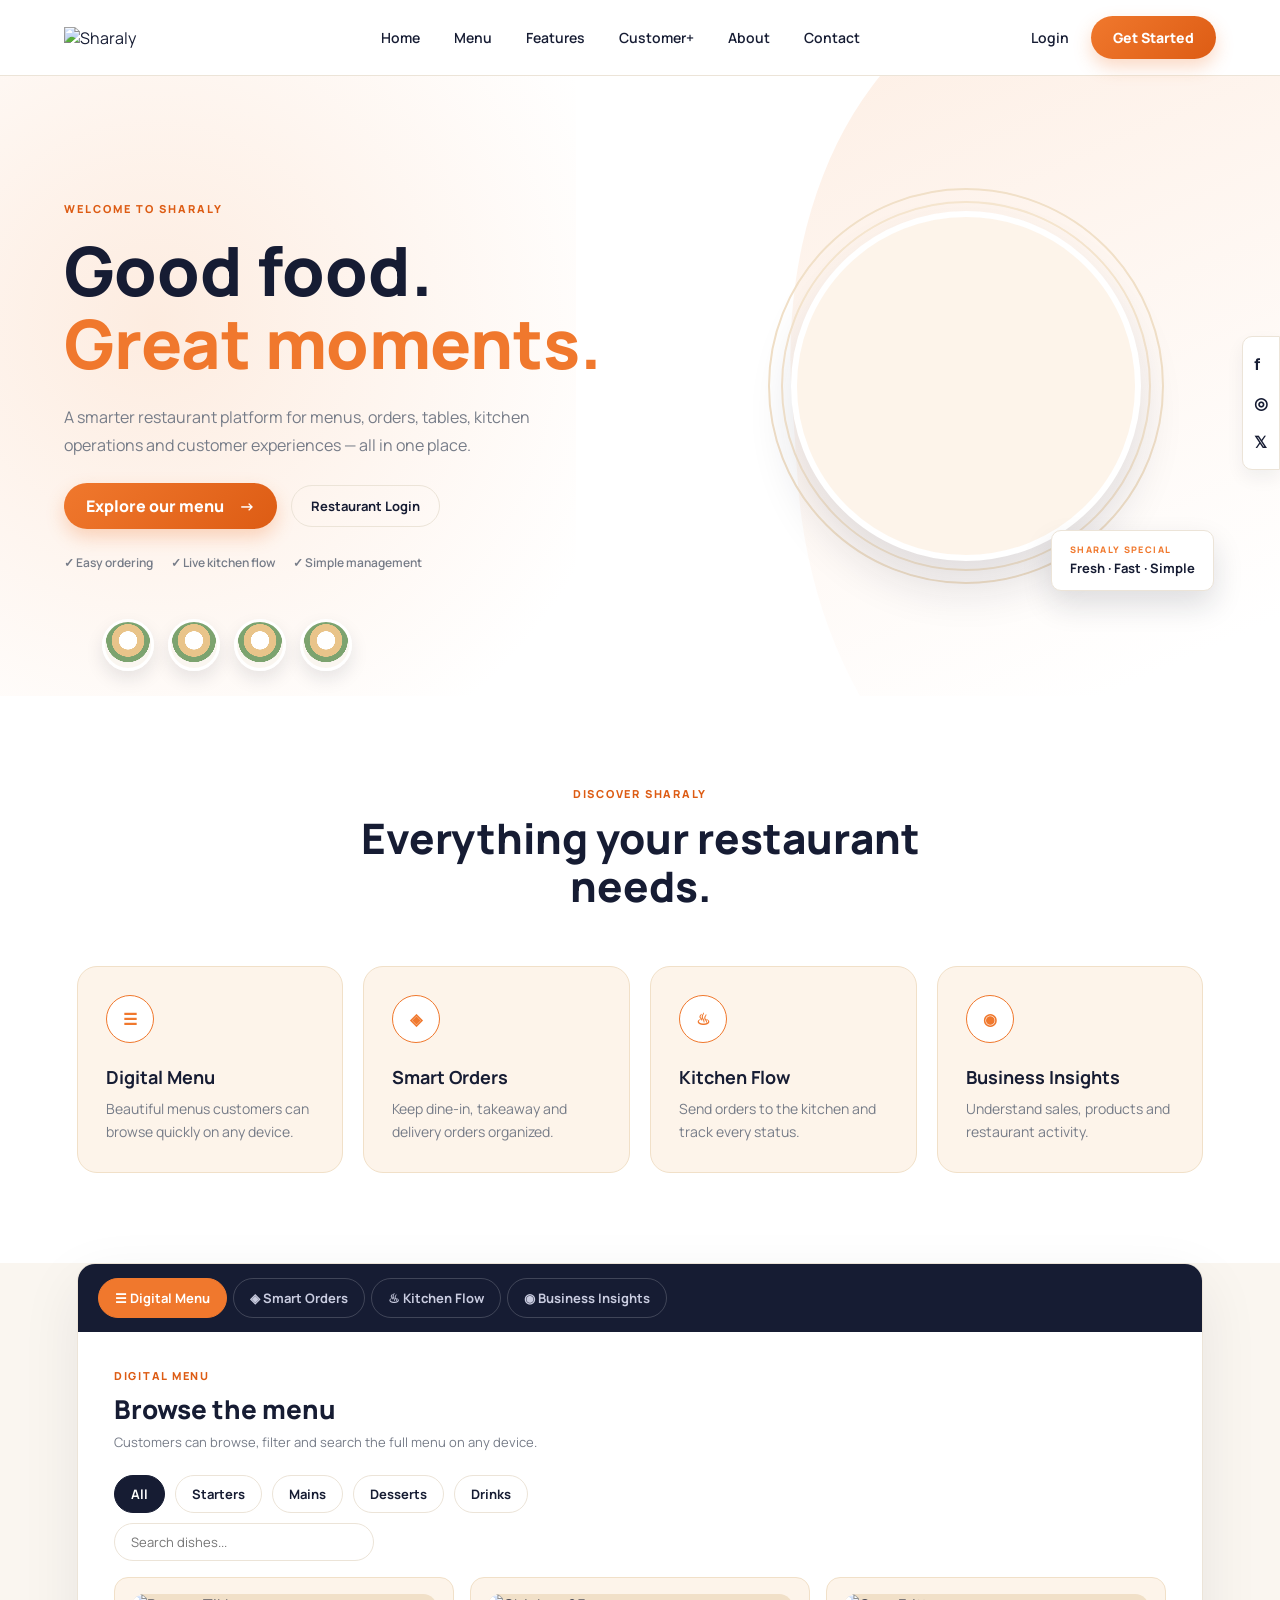
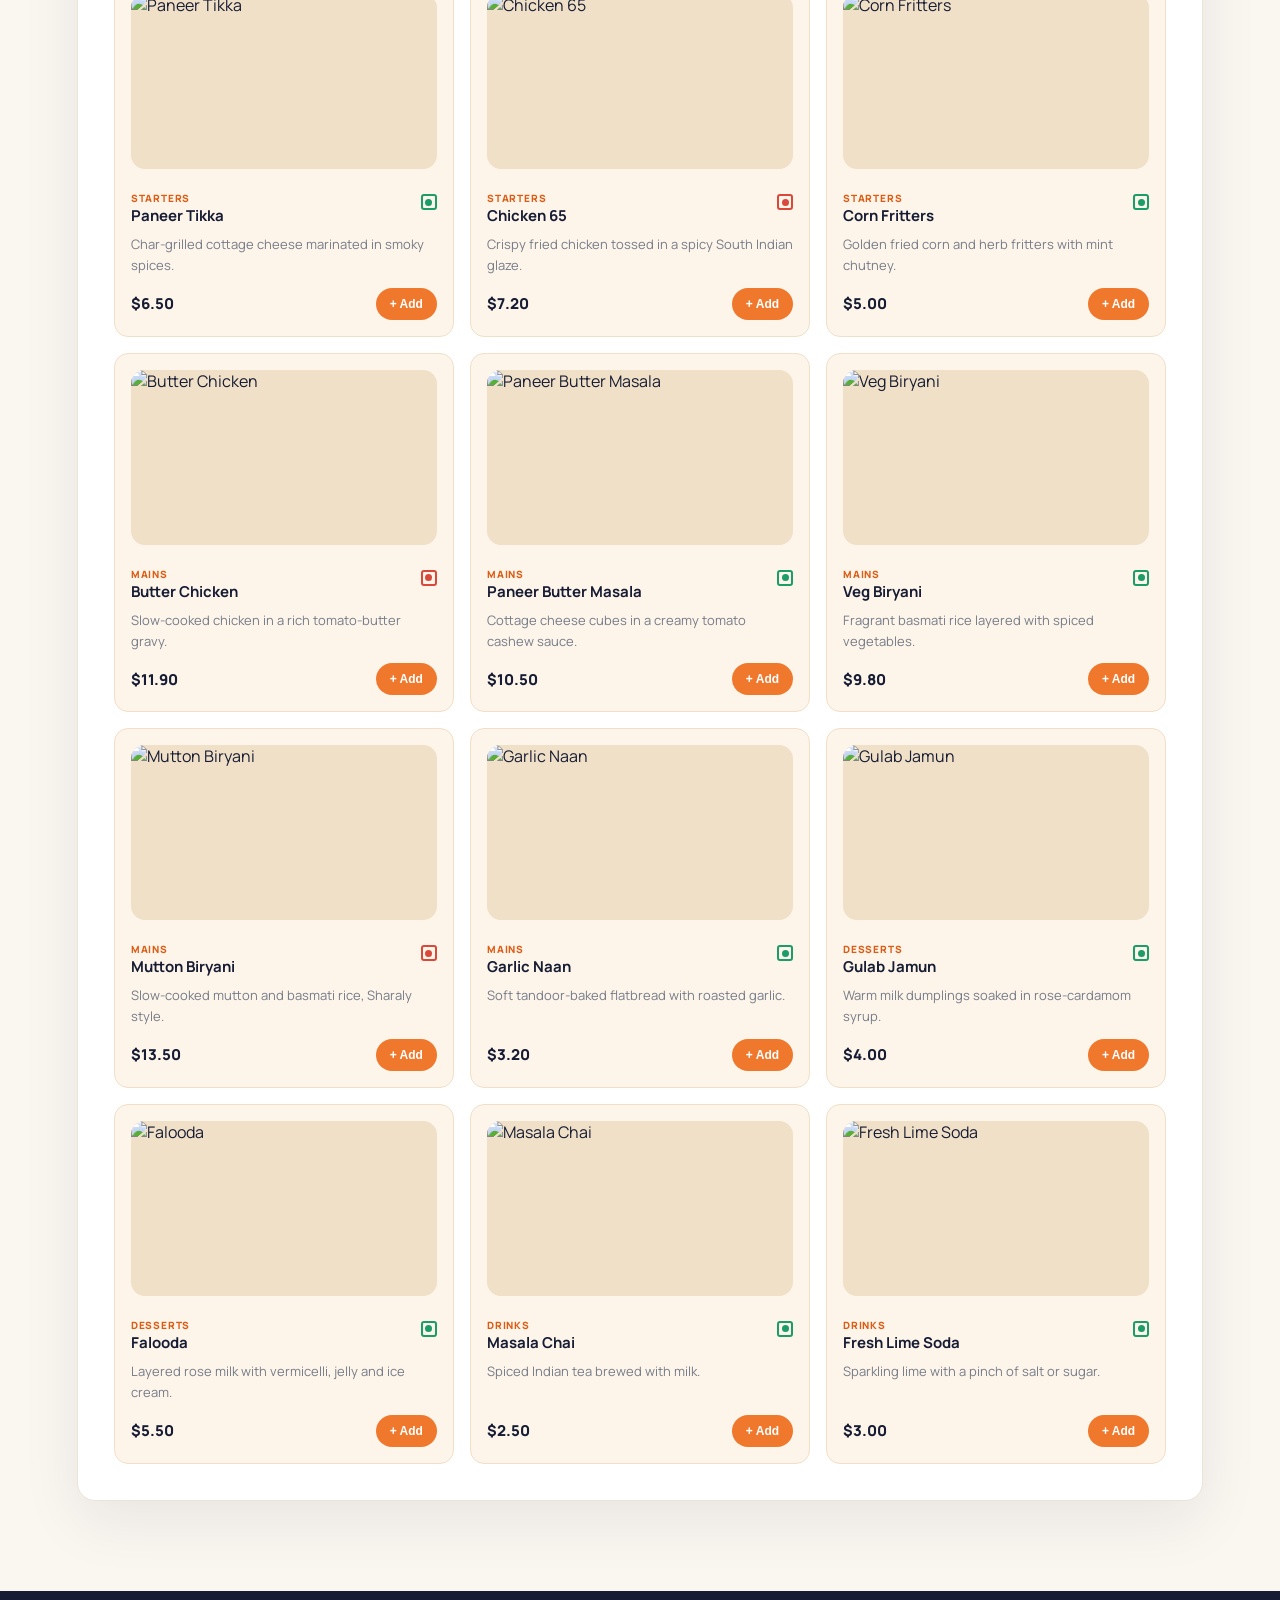
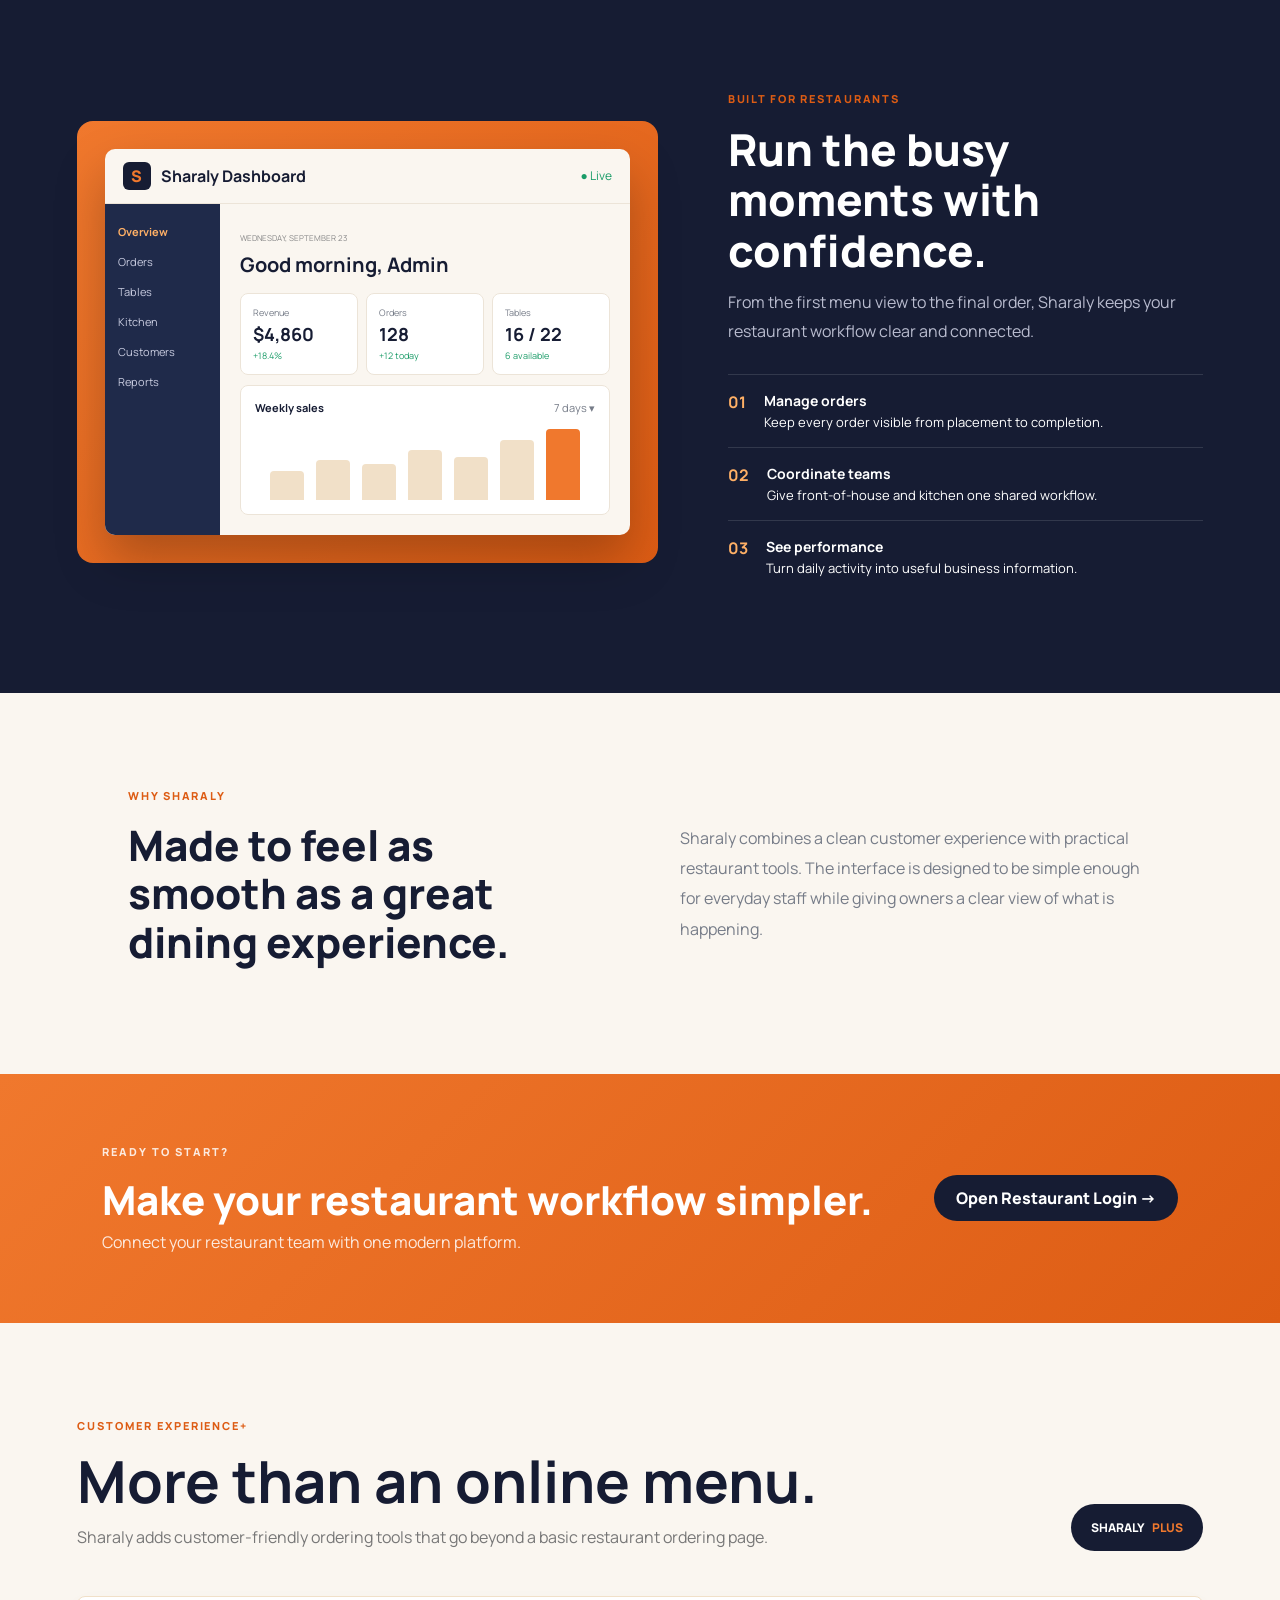
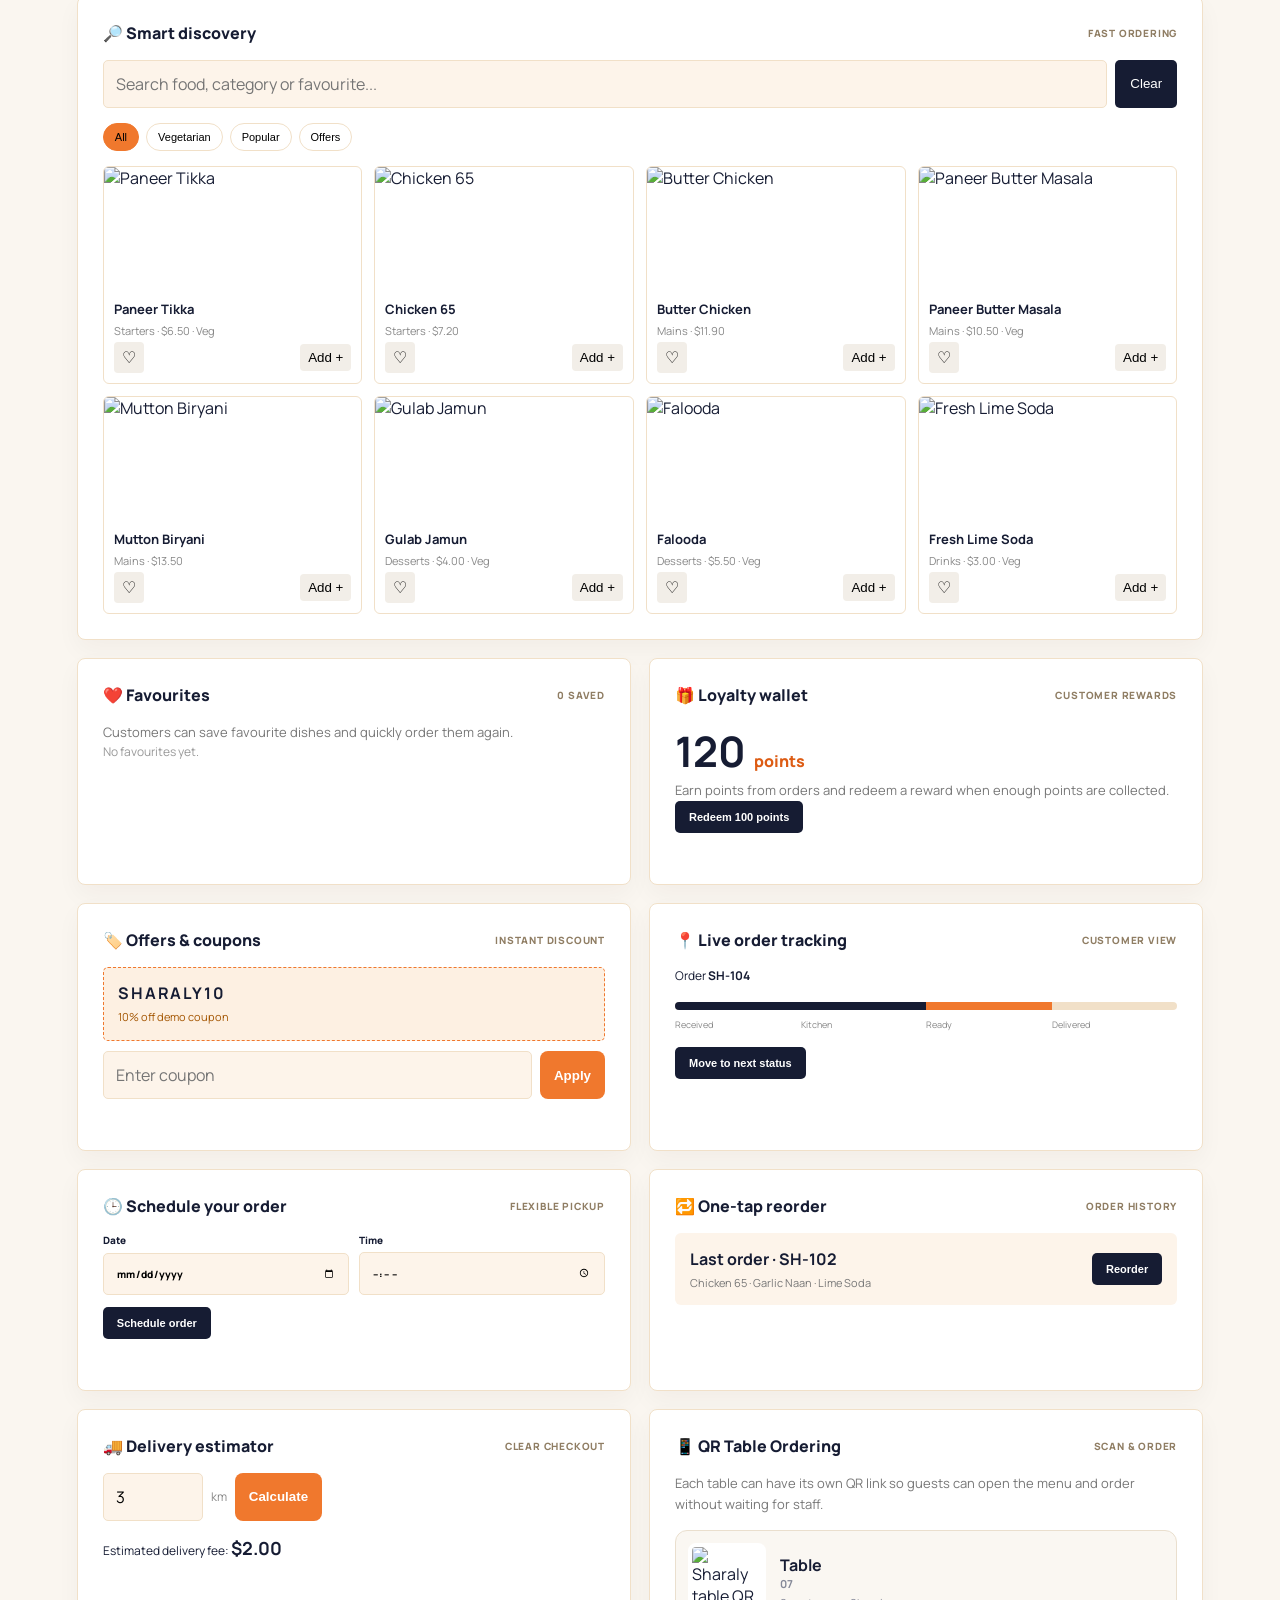
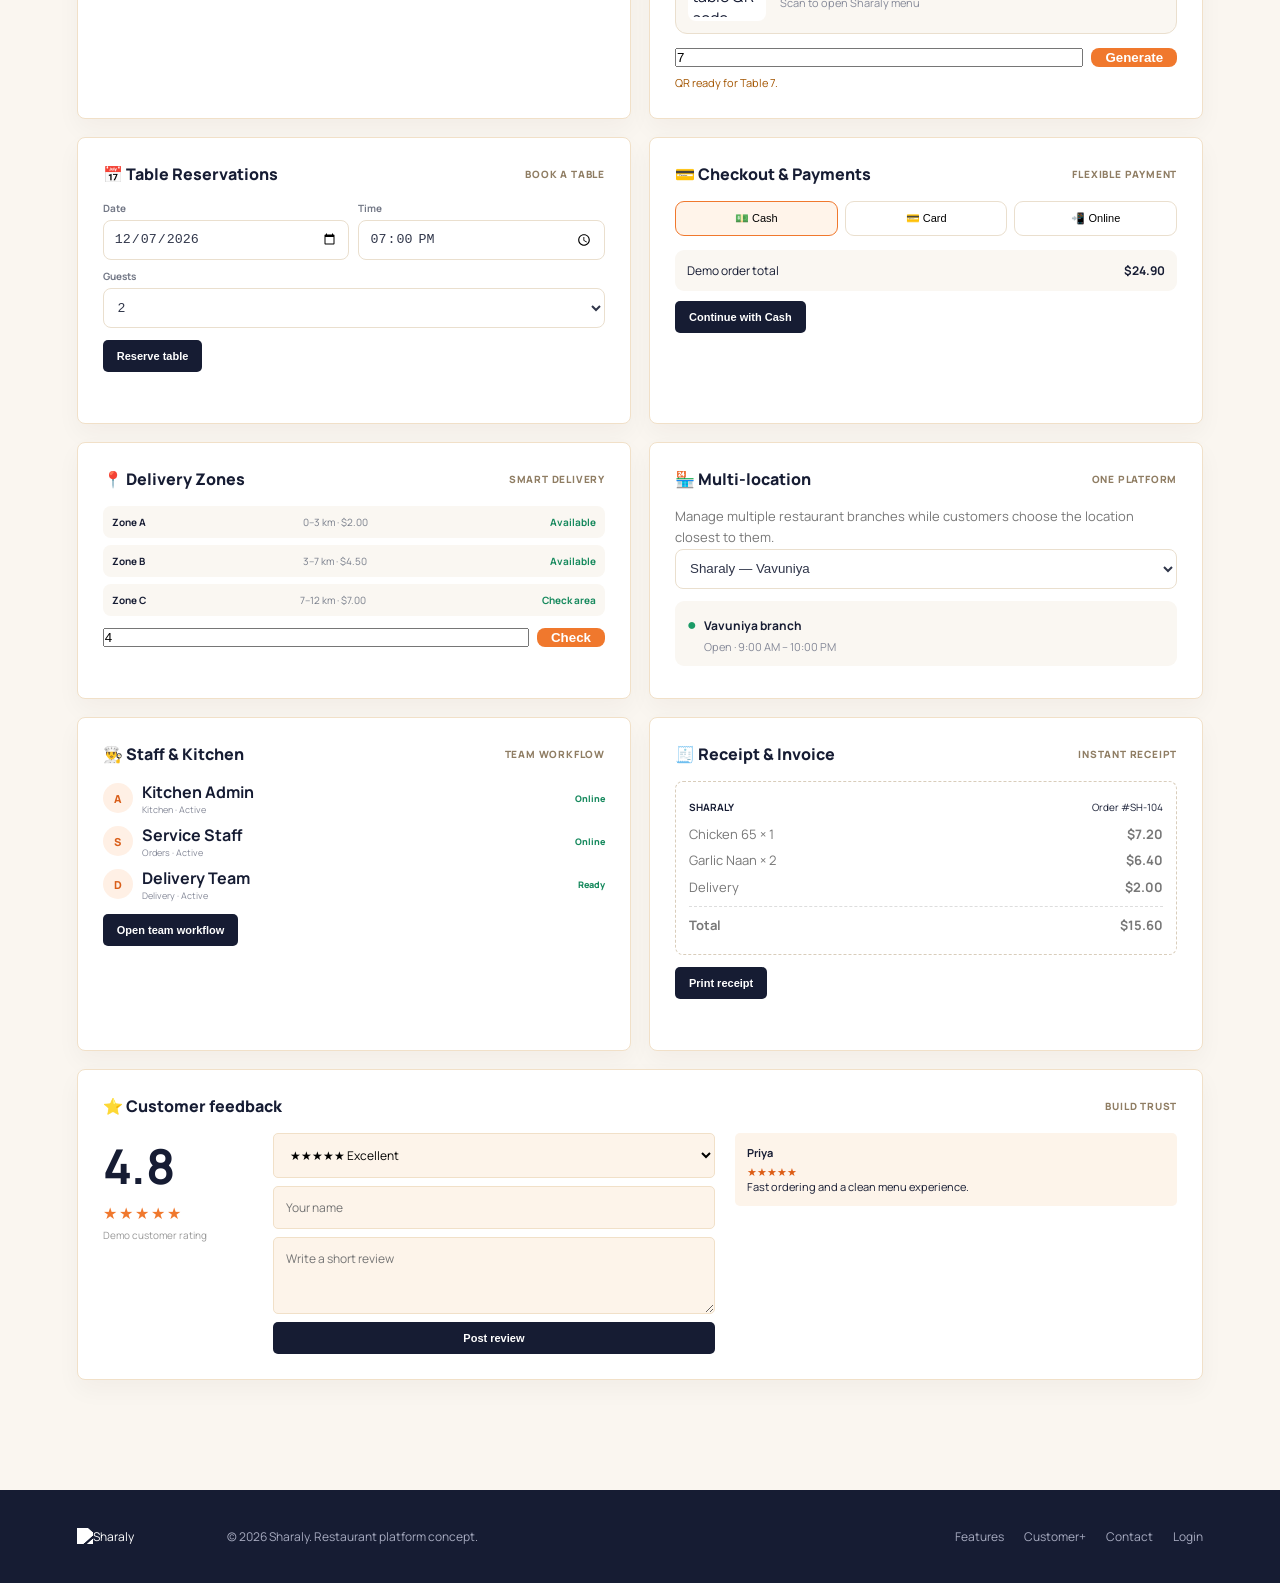
==== index.html @ f453fc11 "Add files via upload" ====
<!DOCTYPE html>
<html lang="en">
<head>
<meta charset="UTF-8">
<meta name="viewport" content="width=device-width, initial-scale=1.0">
<title>Sharaly | Restaurant Platform</title>
<link rel="preconnect" href="https://fonts.googleapis.com">
<link rel="preconnect" href="https://fonts.gstatic.com" crossorigin>
<link href="https://fonts.googleapis.com/css2?family=Manrope:wght@400;500;600;700;800&family=Playfair+Display:ital,wght@0,600;0,700;1,600;1,700&display=swap" rel="stylesheet">
<link rel="stylesheet" href="style.css">
<link rel="stylesheet" href="customer-plus.css">
</head>
<body>
<header class="topbar">
  <a class="brand" href="#home"><img src="images/sharaly-logo.png" alt="Sharaly"></a>
  <nav>
    <a href="#home">Home</a><a href="#menu">Menu</a><a href="#features">Features</a><a href="#customer-hub">Customer+</a><a href="#about">About</a><a href="#contact">Contact</a>
  </nav>
  <div class="nav-actions">
    <a href="login.html" class="login-link">Login</a>
    <a href="#contact" class="order-btn">Get Started</a>
  </div>
  <button class="hamburger" aria-label="Open menu"><span></span><span></span><span></span></button>
</header>
<div class="mobile-nav">
  <a href="#home">Home</a><a href="#menu">Menu</a><a href="#features">Features</a><a href="#customer-hub">Customer+</a><a href="#about">About</a><a href="#contact">Contact</a><a href="login.html">Login</a>
</div>

<main>
<section class="hero" id="home">
  <div class="hero-dark"></div><div class="hero-orange"></div>
  <div class="hero-content">
    <div class="hero-copy">
      <p class="eyebrow">WELCOME TO SHARALY</p>
      <h1>Good food.<br><span>Great moments.</span></h1>
      <p class="lead">A smarter restaurant platform for menus, orders, tables, kitchen operations and customer experiences — all in one place.</p>
      <div class="hero-buttons"><a href="#menu" class="primary-btn">Explore our menu <b>→</b></a><a href="login.html" class="outline-btn">Restaurant Login</a></div>
      <div class="mini-points"><span>✓ Easy ordering</span><span>✓ Live kitchen flow</span><span>✓ Simple management</span></div>
    </div>
    <div class="dish-wrap">
      <div class="dish-ring ring-one"></div><div class="dish-ring ring-two"></div>
      <div class="dish-shadow"></div>
      <div class="plate"><div class="food food-main"></div><div class="food food-side one"></div><div class="food food-side two"></div><div class="food green one"></div><div class="food green two"></div><div class="food tomato one"></div><div class="food tomato two"></div></div>
      <div class="dish-label"><small>SHARALY SPECIAL</small><strong>Fresh · Fast · Simple</strong></div>
    </div>
  </div>
  <div class="hero-circles"><span></span><span></span><span></span><span></span></div>
  <div class="social-box"><span>f</span><span>◎</span><span>𝕏</span></div>
</section>

<section class="menu-strip" id="menu">
  <div class="section-intro"><p>DISCOVER SHARALY</p><h2>Everything your restaurant needs.</h2></div>
  <div class="feature-row">
    <article class="feature-click" data-tab="menu"><div class="icon">☰</div><h3>Digital Menu</h3><p>Beautiful menus customers can browse quickly on any device.</p></article>
    <article class="feature-click" data-tab="orders"><div class="icon">◈</div><h3>Smart Orders</h3><p>Keep dine-in, takeaway and delivery orders organized.</p></article>
    <article class="feature-click" data-tab="kitchen"><div class="icon">♨</div><h3>Kitchen Flow</h3><p>Send orders to the kitchen and track every status.</p></article>
    <article class="feature-click" data-tab="insights"><div class="icon">◉</div><h3>Business Insights</h3><p>Understand sales, products and restaurant activity.</p></article>
  </div>
</section>

<section class="app-section" id="app">
  <div class="app-shell">
    <nav class="app-tabs">
      <button class="app-tab-btn active" data-tab="menu">☰ Digital Menu</button>
      <button class="app-tab-btn" data-tab="orders">◈ Smart Orders</button>
      <button class="app-tab-btn" data-tab="kitchen">♨ Kitchen Flow</button>
      <button class="app-tab-btn" data-tab="insights">◉ Business Insights</button>
    </nav>

    <div class="app-wrap">

      <!-- ========== DIGITAL MENU ========== -->
      <section class="app-page active" id="apppage-menu">
        <div class="app-page-head">
          <p class="app-eyebrow">DIGITAL MENU</p>
          <h2>Browse the menu</h2>
          <span>Customers can browse, filter and search the full menu on any device.</span>
        </div>
        <div class="app-toolbar" id="catRow"></div>
        <div class="app-toolbar app-toolbar-search"><input class="app-search-box" id="menuSearch" placeholder="Search dishes..."></div>
        <div class="app-menu-grid" id="menuGrid"></div>
      </section>

      <!-- ========== SMART ORDERS ========== -->
      <section class="app-page" id="apppage-orders">
        <div class="app-page-head">
          <p class="app-eyebrow">SMART ORDERS</p>
          <h2>Build an order</h2>
          <span>Keep dine-in, takeaway and delivery orders organized in one place.</span>
        </div>
        <div class="app-orders-layout">
          <div>
            <div class="app-type-row" id="typeRow">
              <button class="app-type-btn active" data-type="Dine-in">🍽 Dine-in</button>
              <button class="app-type-btn" data-type="Takeaway">🥡 Takeaway</button>
              <button class="app-type-btn" data-type="Delivery">🛵 Delivery</button>
            </div>
            <div class="app-table-input show" id="tableInputWrap">
              <label>Table number</label>
              <input type="text" id="tableNumber" placeholder="e.g. 7" maxlength="4">
            </div>
            <div class="app-pick-list" id="pickList"></div>
          </div>
          <div class="app-cart-card">
            <h3>Current Order</h3>
            <div class="app-cart-meta" id="cartMeta">Dine-in</div>
            <div id="cartLines"><div class="app-cart-empty">No items yet — add something from the menu.</div></div>
            <div class="app-cart-total"><span>Total</span><span id="cartTotal">$0.00</span></div>
            <button class="app-place-btn" id="placeOrderBtn" disabled>Place Order</button>
          </div>
        </div>
        <div class="app-recent-orders">
          <h3>Recent Orders</h3>
          <div id="recentOrdersList"><div class="app-empty-note">No orders placed yet.</div></div>
        </div>
      </section>

      <!-- ========== KITCHEN FLOW ========== -->
      <section class="app-page" id="apppage-kitchen">
        <div class="app-page-head">
          <p class="app-eyebrow">KITCHEN FLOW</p>
          <h2>Track every order</h2>
          <span>Orders move through the kitchen from received to served.</span>
        </div>
        <div class="app-kanban">
          <div class="app-kcol"><h4>New <span class="app-count" id="cnt-new">0</span></h4><div id="col-new"></div></div>
          <div class="app-kcol"><h4>Preparing <span class="app-count" id="cnt-preparing">0</span></h4><div id="col-preparing"></div></div>
          <div class="app-kcol"><h4>Ready <span class="app-count" id="cnt-ready">0</span></h4><div id="col-ready"></div></div>
          <div class="app-kcol"><h4>Completed <span class="app-count" id="cnt-completed">0</span></h4><div id="col-completed"></div></div>
        </div>
      </section>

      <!-- ========== BUSINESS INSIGHTS ========== -->
      <section class="app-page" id="apppage-insights">
        <div class="app-page-head">
          <p class="app-eyebrow">BUSINESS INSIGHTS</p>
          <h2>Understand your restaurant</h2>
          <span>Sales, top products and activity — updated as orders come in.</span>
        </div>
        <div class="app-stat-grid">
          <div class="app-stat-card"><small>Total Revenue</small><b id="statRevenue">$0.00</b></div>
          <div class="app-stat-card"><small>Total Orders</small><b id="statOrders">0</b></div>
          <div class="app-stat-card"><small>Avg Order Value</small><b id="statAvg">$0.00</b></div>
          <div class="app-stat-card"><small>Items Sold</small><b id="statItems">0</b></div>
        </div>
        <div class="app-insight-grid">
          <div class="app-panel">
            <h4>Revenue — last 7 orders</h4>
            <div class="app-bars-chart" id="barsChart"></div>
          </div>
          <div class="app-panel">
            <h4>Top selling items</h4>
            <div id="topItems"><div class="app-empty-note">No sales yet.</div></div>
          </div>
        </div>
        <div class="app-panel" style="margin-top:20px">
          <h4>Orders by type</h4>
          <div class="app-type-split" id="typeSplit"><div class="app-empty-note">No orders yet.</div></div>
        </div>
        <div class="app-reset-row"><button id="resetBtn">Reset demo data</button></div>
      </section>

    </div>
  </div>
</section>

<div class="app-toast" id="toast">Order placed!</div>

<section class="showcase" id="features">
  <div class="showcase-card">
    <div class="fake-window">
      <div class="fake-head"><div class="fake-logo">S</div><strong>Sharaly Dashboard</strong><span>● Live</span></div>
      <div class="fake-body"><aside><b>Overview</b><i>Orders</i><i>Tables</i><i>Kitchen</i><i>Customers</i><i>Reports</i></aside><div class="fake-main"><small>WEDNESDAY, SEPTEMBER 23</small><h3>Good morning, Admin</h3><div class="stats"><div><small>Revenue</small><b>$4,860</b><em>+18.4%</em></div><div><small>Orders</small><b>128</b><em>+12 today</em></div><div><small>Tables</small><b>16 / 22</b><em>6 available</em></div></div><div class="chart-card"><div class="chart-title">Weekly sales <span>7 days ▾</span></div><div class="bars"><i style="height:38%"></i><i style="height:52%"></i><i style="height:46%"></i><i style="height:65%"></i><i style="height:56%"></i><i style="height:78%"></i><i class="hot" style="height:92%"></i></div></div></div></div>
    </div>
  </div>
  <div class="showcase-copy"><p class="eyebrow orange-text">BUILT FOR RESTAURANTS</p><h2>Run the busy moments with confidence.</h2><p>From the first menu view to the final order, Sharaly keeps your restaurant workflow clear and connected.</p><ul><li><b>01</b><span><strong>Manage orders</strong>Keep every order visible from placement to completion.</span></li><li><b>02</b><span><strong>Coordinate teams</strong>Give front-of-house and kitchen one shared workflow.</span></li><li><b>03</b><span><strong>See performance</strong>Turn daily activity into useful business information.</span></li></ul></div>
</section>

<section class="about" id="about"><div><p class="eyebrow orange-text">WHY SHARALY</p><h2>Made to feel as smooth as a great dining experience.</h2></div><p>Sharaly combines a clean customer experience with practical restaurant tools. The interface is designed to be simple enough for everyday staff while giving owners a clear view of what is happening.</p></section>

<section class="cta" id="contact"><div><p class="eyebrow">READY TO START?</p><h2>Make your restaurant workflow simpler.</h2><p>Connect your restaurant team with one modern platform.</p></div><div><a href="login.html" class="primary-btn">Open Restaurant Login →</a></div></section>

<section class="customer-hub" id="customer-hub">
  <div class="customer-head">
    <div>
      <p class="eyebrow dark-eyebrow">CUSTOMER EXPERIENCE+</p>
      <h2>More than an online menu.</h2>
      <p>Sharaly adds customer-friendly ordering tools that go beyond a basic restaurant ordering page.</p>
    </div>
    <div class="hub-badge">SHARALY <span>PLUS</span></div>
  </div>

  <div class="customer-grid">
    <article class="customer-card wide">
      <div class="card-title"><span>🔎 Smart discovery</span><small>Fast ordering</small></div>
      <div class="customer-search-row">
        <input id="hubSearch" type="search" placeholder="Search food, category or favourite...">
        <button id="clearHubSearch">Clear</button>
      </div>
      <div class="hub-tags">
        <button class="hub-tag active" data-filter="all">All</button>
        <button class="hub-tag" data-filter="veg">Vegetarian</button>
        <button class="hub-tag" data-filter="popular">Popular</button>
        <button class="hub-tag" data-filter="offers">Offers</button>
      </div>
      <div id="hubFoodGrid" class="hub-food-grid"></div>
    </article>

    <article class="customer-card">
      <div class="card-title"><span>❤️ Favourites</span><small id="favCount">0 saved</small></div>
      <p>Customers can save favourite dishes and quickly order them again.</p>
      <div id="favList" class="mini-list"><span class="empty-hub">No favourites yet.</span></div>
    </article>

    <article class="customer-card">
      <div class="card-title"><span>🎁 Loyalty wallet</span><small>Customer rewards</small></div>
      <div class="points-box"><strong id="hubPoints">120</strong><span>points</span></div>
      <p>Earn points from orders and redeem a reward when enough points are collected.</p>
      <button class="hub-action" id="redeemBtn">Redeem 100 points</button>
      <div id="redeemMsg" class="hub-msg"></div>
    </article>

    <article class="customer-card">
      <div class="card-title"><span>🏷️ Offers & coupons</span><small>Instant discount</small></div>
      <div class="coupon-box"><b>SHARALY10</b><span>10% off demo coupon</span></div>
      <div class="coupon-row"><input id="couponInput" placeholder="Enter coupon"><button id="applyCoupon">Apply</button></div>
      <div id="couponMsg" class="hub-msg"></div>
    </article>

    <article class="customer-card">
      <div class="card-title"><span>📍 Live order tracking</span><small>Customer view</small></div>
      <div class="track-order">
        <div class="track-id">Order <b id="trackOrderId">SH-104</b></div>
        <div class="track-line"><span class="done"></span><span class="done"></span><span class="current"></span><span></span></div>
        <div class="track-labels"><span>Received</span><span>Kitchen</span><span>Ready</span><span>Delivered</span></div>
      </div>
      <button class="hub-action" id="nextTrack">Move to next status</button>
    </article>

    <article class="customer-card">
      <div class="card-title"><span>🕒 Schedule your order</span><small>Flexible pickup</small></div>
      <div class="schedule-row">
        <label>Date<input id="scheduleDate" type="date"></label>
        <label>Time<input id="scheduleTime" type="time"></label>
      </div>
      <button class="hub-action" id="scheduleBtn">Schedule order</button>
      <div id="scheduleMsg" class="hub-msg"></div>
    </article>

    <article class="customer-card">
      <div class="card-title"><span>🔁 One-tap reorder</span><small>Order history</small></div>
      <div class="reorder-box">
        <div><b>Last order · SH-102</b><span>Chicken 65 · Garlic Naan · Lime Soda</span></div>
        <button class="hub-action" id="reorderBtn">Reorder</button>
      </div>
      <div id="reorderMsg" class="hub-msg"></div>
    </article>

    <article class="customer-card">
      <div class="card-title"><span>🚚 Delivery estimator</span><small>Clear checkout</small></div>
      <div class="distance-row">
        <input id="distanceInput" type="number" min="0" step="0.1" value="3" placeholder="Distance">
        <span>km</span>
        <button id="calcDelivery">Calculate</button>
      </div>
      <div class="delivery-result">Estimated delivery fee: <strong id="deliveryFee">$2.00</strong></div>
    </article>


    <article class="customer-card">
      <div class="card-title"><span>📱 QR Table Ordering</span><small>Scan & order</small></div>
      <p>Each table can have its own QR link so guests can open the menu and order without waiting for staff.</p>
      <div class="qr-demo"><img id="tableQr" alt="Sharaly table QR code"><div><b>Table <span id="qrTableLabel">07</span></b><span>Scan to open Sharaly menu</span></div></div>
      <div class="qr-row"><input id="qrTableInput" type="number" min="1" value="7" placeholder="Table"><button id="generateQr">Generate</button></div>
      <div id="qrMsg" class="hub-msg"></div>
    </article>

    <article class="customer-card">
      <div class="card-title"><span>📅 Table Reservations</span><small>Book a table</small></div>
      <div class="reservation-form">
        <label>Date<input id="reservationDate" type="date"></label>
        <label>Time<input id="reservationTime" type="time" value="19:00"></label>
        <label>Guests<select id="reservationGuests"><option>2</option><option>3</option><option>4</option><option>5</option><option>6+</option></select></label>
      </div>
      <button class="hub-action" id="reserveBtn">Reserve table</button>
      <div id="reservationMsg" class="hub-msg"></div>
    </article>

    <article class="customer-card">
      <div class="card-title"><span>💳 Checkout & Payments</span><small>Flexible payment</small></div>
      <div class="payment-options">
        <button class="pay-option active" data-pay="Cash">💵 Cash</button>
        <button class="pay-option" data-pay="Card">💳 Card</button>
        <button class="pay-option" data-pay="Online">📲 Online</button>
      </div>
      <div class="payment-summary"><span>Demo order total</span><strong>$24.90</strong></div>
      <button class="hub-action" id="payBtn">Continue with Cash</button>
      <div id="paymentMsg" class="hub-msg"></div>
    </article>

    <article class="customer-card">
      <div class="card-title"><span>📍 Delivery Zones</span><small>Smart delivery</small></div>
      <div class="zone-list">
        <div><b>Zone A</b><span>0–3 km · $2.00</span><em>Available</em></div>
        <div><b>Zone B</b><span>3–7 km · $4.50</span><em>Available</em></div>
        <div><b>Zone C</b><span>7–12 km · $7.00</span><em>Check area</em></div>
      </div>
      <div class="zone-check"><input id="zoneDistance" type="number" min="0" step=".1" value="4" placeholder="Distance in km"><button id="zoneCheckBtn">Check</button></div>
      <div id="zoneMsg" class="hub-msg"></div>
    </article>

    <article class="customer-card">
      <div class="card-title"><span>🏪 Multi-location</span><small>One platform</small></div>
      <p>Manage multiple restaurant branches while customers choose the location closest to them.</p>
      <select id="locationSelect" class="hub-select">
        <option>Sharaly — Vavuniya</option>
        <option>Sharaly — Jaffna</option>
        <option>Sharaly — Colombo</option>
      </select>
      <div class="location-status"><span>●</span><b id="locationName">Vavuniya branch</b><small>Open · 9:00 AM – 10:00 PM</small></div>
    </article>

    <article class="customer-card">
      <div class="card-title"><span>👨‍🍳 Staff & Kitchen</span><small>Team workflow</small></div>
      <div class="staff-list">
        <div><span class="staff-avatar">A</span><div><b>Kitchen Admin</b><small>Kitchen · Active</small></div><em>Online</em></div>
        <div><span class="staff-avatar">S</span><div><b>Service Staff</b><small>Orders · Active</small></div><em>Online</em></div>
        <div><span class="staff-avatar">D</span><div><b>Delivery Team</b><small>Delivery · Active</small></div><em>Ready</em></div>
      </div>
      <button class="hub-action" id="staffDemoBtn">Open team workflow</button>
      <div id="staffMsg" class="hub-msg"></div>
    </article>

    <article class="customer-card">
      <div class="card-title"><span>🧾 Receipt & Invoice</span><small>Instant receipt</small></div>
      <div class="receipt-preview">
        <div><b>SHARALY</b><span>Order #SH-104</span></div>
        <p>Chicken 65 × 1 <b>$7.20</b></p>
        <p>Garlic Naan × 2 <b>$6.40</b></p>
        <p>Delivery <b>$2.00</b></p>
        <hr><p><strong>Total</strong><strong>$15.60</strong></p>
      </div>
      <button class="hub-action" id="receiptBtn">Print receipt</button>
      <div id="receiptMsg" class="hub-msg"></div>
    </article>

    <article class="customer-card wide">
      <div class="card-title"><span>⭐ Customer feedback</span><small>Build trust</small></div>
      <div class="review-layout">
        <div class="rating-big"><strong>4.8</strong><span>★★★★★</span><small>Demo customer rating</small></div>
        <div class="review-form">
          <select id="reviewRating"><option value="5">★★★★★ Excellent</option><option value="4">★★★★ Very good</option><option value="3">★★★ Good</option><option value="2">★★ Needs work</option><option value="1">★ Poor</option></select>
          <input id="reviewName" placeholder="Your name">
          <textarea id="reviewText" rows="3" placeholder="Write a short review"></textarea>
          <button class="hub-action" id="reviewBtn">Post review</button>
        </div>
        <div id="reviewList" class="review-list"></div>
      </div>
    </article>
  </div>
</section>

</main>
<footer><img src="images/sharaly-logo.png" alt="Sharaly"><span>© 2026 Sharaly. Restaurant platform concept.</span><div><a href="#features">Features</a><a href="#customer-hub">Customer+</a><a href="#contact">Contact</a><a href="login.html">Login</a></div></footer>
<script src="script.js"></script>
<script src="customer-plus.js"></script>
</body>
</html>
---- style.css ----
/* ================= SHARALY — LIGHT THEME (logo-matched) ================= */
:root{
  --orange:#f0782d;
  --orange-dark:#dd5c14;
  --orange-soft:#ffb066;
  --orange-tint:#fdece0;
  --navy:#161c33;
  --navy-soft:#1f2a4a;
  --text:#3a3f4b;
  --text-soft:#767c88;
  --cream:#fdf4ea;
  --cream-border:#f1e0c8;
  --line:#ece4d8;
  --bg:#ffffff;
  --bg-soft:#faf6f0;
  --pill-bg:#f4f2ee;
  --pill-text:#6f7580;
}
*{box-sizing:border-box;margin:0;padding:0}
html{scroll-behavior:smooth}
body{font-family:'Manrope',sans-serif;color:var(--navy);background:var(--bg);overflow-x:hidden}
a{text-decoration:none;color:inherit}

/* ---------- Header ---------- */
.topbar{height:76px;background:#fff;display:flex;align-items:center;padding:0 5%;position:sticky;top:0;z-index:50;border-bottom:1px solid var(--line)}
.brand img{width:145px;display:block}
.topbar nav{display:flex;gap:34px;margin:auto;font-size:14px;color:var(--navy);font-weight:600}
.topbar nav a:hover,.login-link:hover{color:var(--orange)}
.login-link{color:var(--navy);font-weight:600}
.nav-actions{display:flex;align-items:center;gap:22px;font-size:14px;color:var(--navy)}
.order-btn,.primary-btn{background:linear-gradient(135deg,var(--orange),var(--orange-dark));color:#fff;font-weight:800;border-radius:999px;padding:12px 22px;box-shadow:0 8px 18px rgba(240,120,45,.28)}
.hamburger{display:none;margin-left:auto;background:none;border:0}
.hamburger span{display:block;width:25px;height:2px;background:var(--navy);margin:5px}
.mobile-nav{display:none}

/* ---------- Hero ---------- */
.hero{min-height:620px;position:relative;overflow:hidden;background:var(--bg)}
.hero-dark{position:absolute;left:-10%;top:-20%;width:55%;height:150%;background:radial-gradient(circle at 40% 40%,var(--orange-tint) 0%,rgba(253,236,224,0) 70%);pointer-events:none}
.hero-orange{position:absolute;right:-10%;top:-15%;width:48%;height:140%;background:linear-gradient(160deg,var(--orange-tint) 0%,#fff 75%);border-radius:45% 0 0 45%;transform:rotate(-4deg);opacity:.9;pointer-events:none}
.hero-content{position:relative;z-index:2;width:min(1180px,90%);margin:auto;min-height:620px;display:grid;grid-template-columns:1fr 1fr;align-items:center}
.hero-copy{padding:65px 0}
.eyebrow{font-size:11px;font-weight:800;letter-spacing:.18em;color:var(--orange-dark);margin-bottom:18px}
.hero h1{font-family:'Manrope',sans-serif;font-size:clamp(42px,5.4vw,68px);line-height:1.06;font-weight:800;color:var(--navy)}
.hero h1 span{color:var(--orange)}
.lead{max-width:510px;color:var(--text-soft);font-size:16px;line-height:1.75;margin:24px 0}
.hero-buttons{display:flex;gap:14px;align-items:center;flex-wrap:wrap}
.primary-btn{display:inline-flex;gap:15px;align-items:center}
.outline-btn{border:1.5px solid var(--line);color:var(--navy);padding:11px 19px;border-radius:999px;font-size:13px;font-weight:700}
.outline-btn:hover{border-color:var(--orange);color:var(--orange)}
.mini-points{display:flex;gap:18px;flex-wrap:wrap;margin-top:25px;color:var(--text-soft);font-size:12px;font-weight:600}
.dish-wrap{position:relative;width:500px;height:500px;justify-self:end}
.dish-ring{position:absolute;border:2px solid var(--cream-border);border-radius:50%;inset:52px}
.ring-two{inset:65px;border-color:#f6e6cf}
.plate{position:absolute;width:350px;height:350px;border-radius:50%;background:var(--cream) url('https://images.unsplash.com/photo-1473093226795-af9932fe5856?auto=format&fit=crop&w=800&q=75') center/cover no-repeat;left:75px;top:75px;box-shadow:0 28px 45px rgba(22,28,51,.12);overflow:hidden;border:6px solid #fff}
.food{display:none}
.dish-label{position:absolute;right:2px;bottom:45px;background:#fff;color:var(--navy);padding:12px 18px;border-radius:10px;box-shadow:0 14px 30px rgba(22,28,51,.14);border:1px solid var(--line)}
.dish-label small{display:block;color:var(--orange);font-size:9px;letter-spacing:.15em;font-weight:800}
.dish-label strong{font-size:13px}
.hero-circles{position:absolute;bottom:25px;left:8%;display:flex;gap:14px}
.hero-circles span{width:52px;height:52px;border-radius:50%;background:radial-gradient(circle at 50% 40%,#fff 0 25%,#e9c48a 26% 45%,#7ca36f 46% 60%,var(--bg-soft) 61%);border:3px solid #fff;box-shadow:0 8px 18px rgba(22,28,51,.1)}
.social-box{position:absolute;right:0;top:42%;background:#fff;color:var(--navy);padding:16px 11px;display:grid;gap:17px;font-weight:800;border:1px solid var(--line);border-radius:10px 0 0 10px;box-shadow:0 8px 18px rgba(22,28,51,.06)}
.hero-real-food{position:absolute;right:7%;top:23%;width:420px;height:300px;object-fit:cover;border-radius:28px;box-shadow:0 25px 55px rgba(22,28,51,.18);border:5px solid #fff}
@media(max-width:900px){.hero-real-food{position:relative;right:auto;top:auto;width:90%;height:220px;margin:25px auto;display:block}}

/* ---------- Feature strip (matches reference cards) ---------- */
.menu-strip{background:#fff;color:var(--navy);padding:90px 6%}
.section-intro{text-align:center;max-width:650px;margin:auto}
.section-intro p,.orange-text{color:var(--orange-dark);font-weight:800;font-size:11px;letter-spacing:.16em}
.section-intro h2,.showcase-copy h2,.about h2,.cta h2{font-family:'Manrope',sans-serif;font-size:42px;font-weight:800;line-height:1.15;margin:13px 0;color:var(--navy)}
.feature-row{max-width:1180px;margin:55px auto 0;display:grid;grid-template-columns:repeat(4,1fr);gap:20px}
.feature-row article{padding:28px;border:1px solid var(--cream-border);background:var(--cream);border-radius:20px}
.icon{width:48px;height:48px;border-radius:50%;background:#fff;border:1.5px solid var(--orange);color:var(--orange);display:grid;place-items:center;font-weight:900;margin-bottom:22px}
.feature-row h3{margin-bottom:8px;color:var(--navy);font-size:18px}
.feature-row p{color:var(--text-soft);line-height:1.7;font-size:14px}

/* ---------- Showcase (dark accent section) ---------- */
.showcase{background:var(--navy);color:#fff;padding:100px 6%;display:grid;grid-template-columns:1.1fr .9fr;gap:70px;align-items:center}
.showcase-card{background:linear-gradient(135deg,var(--orange),var(--orange-dark));padding:28px;border-radius:16px}
.fake-window{background:var(--bg-soft);color:var(--navy);box-shadow:0 25px 50px rgba(0,0,0,.25);border-radius:10px;overflow:hidden}
.fake-head{height:55px;display:flex;align-items:center;gap:10px;padding:0 18px;border-bottom:1px solid var(--line)}
.fake-head span{margin-left:auto;color:#1a9c68;font-size:12px}
.fake-logo{width:28px;height:28px;background:var(--navy);color:var(--orange);border-radius:6px;display:grid;place-items:center;font-weight:900}
.fake-body{display:grid;grid-template-columns:115px 1fr;min-height:310px}
.fake-body aside{background:var(--navy-soft);color:#c9cce0;padding:20px 13px;display:grid;align-content:start;gap:15px;font-size:11px}
.fake-body aside b{color:var(--orange-soft)}
.fake-body aside i{font-style:normal}
.fake-main{padding:20px}
.fake-main>small{font-size:8px;color:#888}
.fake-main h3{font-size:20px;margin:5px 0 15px}
.stats{display:grid;grid-template-columns:repeat(3,1fr);gap:8px}
.stats div{background:#fff;padding:12px;border-radius:8px;border:1px solid var(--line)}
.stats small,.stats b,.stats em{display:block}
.stats small{color:var(--text-soft);font-size:9px}
.stats b{font-size:18px;margin:3px 0;color:var(--navy)}
.stats em{font-size:9px;color:#1b9c68;font-style:normal}
.chart-card{margin-top:10px;background:#fff;padding:14px;height:130px;border-radius:8px;border:1px solid var(--line)}
.chart-title{font-size:11px;font-weight:700;color:var(--navy)}
.chart-title span{float:right;color:var(--text-soft);font-weight:400}
.bars{height:85px;display:flex;align-items:end;gap:12px;padding:8px 15px 0}
.bars i{flex:1;background:var(--cream-border);border-radius:4px 4px 0 0}
.bars i.hot{background:var(--orange)}
.showcase-copy{max-width:510px}
.showcase-copy h2{font-size:44px;color:#fff}
.showcase-copy>p:not(.eyebrow){color:#b9bccf;line-height:1.8}
.showcase-copy ul{list-style:none;margin-top:28px}
.showcase-copy li{display:flex;gap:18px;padding:16px 0;border-top:1px solid rgba(255,255,255,.12)}
.showcase-copy li b{color:var(--orange-soft)}
.showcase-copy li span{display:grid;gap:3px}
.showcase-copy li strong{font-size:14px;color:#fff}
.showcase-copy li span span,.showcase-copy li span{font-size:13px}

/* ---------- About / CTA ---------- */
.about{background:var(--bg-soft);color:var(--navy);padding:95px 10%;display:grid;grid-template-columns:1fr 1fr;gap:80px;align-items:center}
.about p:last-child{color:var(--text-soft);line-height:1.9}
.cta{background:linear-gradient(135deg,var(--orange),var(--orange-dark));color:#fff;padding:70px 8%;display:flex;justify-content:space-between;align-items:center;gap:40px}
.cta h2{font-size:40px;margin:8px 0;color:#fff}
.cta .eyebrow{color:rgba(255,255,255,.85)}
.cta>div>p:last-child{color:rgba(255,255,255,.85)}
.cta .primary-btn{background:var(--navy);color:#fff;box-shadow:none}
.cta>div:last-child{flex-shrink:0}

/* ---------- Footer ---------- */
footer{background:var(--navy);color:#a7abc0;padding:38px 6%;display:flex;align-items:center;gap:30px;font-size:12px}
footer img{width:120px;filter:brightness(0) invert(1)}
footer div{margin-left:auto;display:flex;gap:20px}
footer a:hover{color:#fff}

@media(max-width:900px){
  .topbar nav,.nav-actions{display:none}
  .hamburger{display:block}
  .mobile-nav{position:fixed;top:76px;left:0;right:0;background:#fff;border-bottom:1px solid var(--line);z-index:49;padding:18px 7%;display:none;flex-direction:column;gap:18px;box-shadow:0 14px 30px rgba(22,28,51,.08)}
  .mobile-nav a{color:var(--navy);font-weight:600}
  .mobile-nav.open{display:flex}
  .hero-dark{inset:0}
  .hero-orange{width:80%;height:50%;top:50%;right:-25%;opacity:.9}
  .hero-content{grid-template-columns:1fr;min-height:760px}
  .hero-copy{padding-top:70px;z-index:3}
  .dish-wrap{width:430px;height:430px;justify-self:center;margin-top:-10px}
  .plate{width:290px;height:290px;left:70px;top:70px}
  .dish-ring{inset:45px}
  .ring-two{inset:57px}
  .feature-row{grid-template-columns:repeat(2,1fr)}
  .showcase{grid-template-columns:1fr}
  .about{grid-template-columns:1fr;gap:25px}
  .cta{display:block}
  .cta>div:last-child{margin-top:25px}
  footer{flex-wrap:wrap}
  footer div{margin-left:0}
}
@media(max-width:560px){
  .hero h1{font-size:38px}
  .lead{font-size:14px}
  .dish-wrap{transform:scale(.78);margin-left:-35px;margin-top:-60px}
  .hero-content{min-height:700px}
  .hero-circles{display:none}
  .social-box{display:none}
  .feature-row{grid-template-columns:1fr}
  .menu-strip,.showcase{padding:65px 6%}
  .showcase-copy h2,.section-intro h2,.about h2,.cta h2{font-size:32px}
  .fake-body{grid-template-columns:75px 1fr}
  .fake-body aside{font-size:9px}
  .stats{grid-template-columns:1fr}
  .chart-card{display:none}
  footer{display:grid}
}

/* ================= APP SECTION (Digital Menu / Smart Orders / Kitchen Flow / Business Insights) ================= */
.feature-click{cursor:pointer;transition:transform .15s,box-shadow .15s}
.feature-click:hover{transform:translateY(-4px);box-shadow:0 14px 30px rgba(22,28,51,.1);border-color:var(--orange)}
.app-section{background:var(--bg-soft);padding:0 6% 90px;scroll-margin-top:76px}
.app-shell{max-width:1180px;margin:0 auto;background:#fff;border-radius:18px;box-shadow:0 20px 60px rgba(22,28,51,.08);overflow:hidden;border:1px solid var(--line)}
.app-tabs{display:flex;gap:6px;flex-wrap:wrap;background:var(--navy);padding:14px 20px}
.app-tab-btn{background:transparent;border:1px solid rgba(255,255,255,.18);color:#c9cce0;padding:10px 16px;border-radius:999px;font-size:13px;font-weight:700;font-family:'Manrope',sans-serif;transition:.15s}
.app-tab-btn:hover{border-color:var(--orange);color:#fff}
.app-tab-btn.active{background:var(--orange);color:#fff;border-color:var(--orange)}
.app-wrap{padding:36px}
.app-page{display:none}
.app-page.active{display:block;animation:appfade .25s ease}
@keyframes appfade{from{opacity:0;transform:translateY(6px)}to{opacity:1;transform:none}}
.app-page-head{margin-bottom:24px}
.app-eyebrow{color:var(--orange-dark);font-weight:800;font-size:11px;letter-spacing:.16em;margin-bottom:8px}
.app-page-head h2{font-family:'Manrope',sans-serif;font-weight:800;font-size:26px;color:var(--navy)}
.app-page-head span{color:var(--text-soft);font-size:13px;display:block;margin-top:6px}

.app-toolbar{display:flex;gap:10px;flex-wrap:wrap;align-items:center;margin-bottom:16px}
.app-toolbar-search{margin-top:-6px}
.app-cat-btn,.app-toolbar button{background:#fff;border:1px solid var(--line);padding:9px 16px;border-radius:999px;font-size:13px;font-weight:700;color:var(--navy);font-family:'Manrope',sans-serif}
.app-cat-btn.active{background:var(--navy);color:#fff;border-color:var(--navy)}
.app-search-box{background:#fff;border:1px solid var(--line);border-radius:999px;padding:9px 16px;font-size:13px;min-width:260px;font-family:'Manrope',sans-serif}
.app-menu-grid{display:grid;grid-template-columns:repeat(3,1fr);gap:16px}
.app-menu-card{background:var(--cream);border:1px solid var(--cream-border);border-radius:14px;padding:16px;display:flex;flex-direction:column;gap:8px}
.app-menu-card .amc-top{display:flex;justify-content:space-between;align-items:start;gap:10px}
.app-veg{width:16px;height:16px;border:2px solid #1b9c68;border-radius:3px;display:grid;place-items:center;flex-shrink:0;margin-top:3px}
.app-veg::after{content:'';width:7px;height:7px;background:#1b9c68;border-radius:50%}
.app-veg.non{border-color:#d9483a}
.app-veg.non::after{background:#d9483a}
.app-menu-card h5{font-size:15px;font-weight:700;color:var(--navy)}
.app-cat-tag{font-size:10px;color:var(--orange-dark);font-weight:800;letter-spacing:.08em;text-transform:uppercase}
.app-menu-card p{color:var(--text-soft);font-size:13px;line-height:1.6;flex-grow:1}
.app-mc-bottom{display:flex;justify-content:space-between;align-items:center;margin-top:4px}
.app-price{font-weight:800;font-size:15px;color:var(--navy)}
.app-add-btn{background:var(--orange);color:#fff;border:0;font-weight:800;font-size:12px;padding:9px 14px;border-radius:999px}
.app-add-btn.added{background:#1b9c68;color:#fff}
.app-no-results{color:var(--text-soft);padding:40px 0;text-align:center;grid-column:1/-1}

.app-orders-layout{display:grid;grid-template-columns:1.5fr 1fr;gap:24px;align-items:start}
.app-type-row{display:flex;gap:10px;margin-bottom:16px;flex-wrap:wrap}
.app-type-btn{flex:1;min-width:110px;background:#fff;border:1px solid var(--line);padding:13px;border-radius:10px;text-align:center;font-weight:700;font-size:13px;color:var(--navy)}
.app-type-btn.active{background:var(--navy);color:#fff;border-color:var(--navy)}
.app-table-input{display:none;margin-bottom:16px}
.app-table-input.show{display:block}
.app-table-input label{font-size:12px;font-weight:700;color:var(--text-soft);display:block;margin-bottom:6px}
.app-table-input input{padding:10px 14px;border:1px solid var(--line);border-radius:8px;width:150px;font-size:14px;font-family:'Manrope',sans-serif}
.app-pick-list{background:#fff;border:1px solid var(--line);border-radius:10px;padding:6px;max-height:460px;overflow-y:auto}
.app-pick-row{display:flex;justify-content:space-between;align-items:center;padding:11px 14px;border-bottom:1px solid var(--line)}
.app-pick-row:last-child{border-bottom:0}
.app-pick-row b{display:block;font-size:14px;color:var(--navy)}
.app-pick-row span{font-size:12px;color:var(--text-soft)}
.app-pick-row button{background:var(--bg-soft);border:1px solid var(--line);width:28px;height:28px;border-radius:50%;font-size:15px;font-weight:800;color:var(--navy)}

.app-cart-card{background:var(--navy);color:#fff;border-radius:12px;padding:22px;position:sticky;top:90px}
.app-cart-card h3{font-family:'Manrope',sans-serif;font-weight:800;font-size:18px;margin-bottom:4px}
.app-cart-meta{color:#a7abc0;font-size:12px;margin-bottom:14px}
.app-cart-line{display:flex;justify-content:space-between;align-items:center;padding:9px 0;border-bottom:1px solid rgba(255,255,255,.1);font-size:13px}
.app-cart-line .qty{display:flex;align-items:center;gap:8px}
.app-cart-line .qty button{background:rgba(255,255,255,.1);border:0;color:#fff;width:22px;height:22px;border-radius:50%;font-size:13px}
.app-cart-empty{color:#8b8fa6;font-size:13px;padding:18px 0;text-align:center}
.app-cart-total{display:flex;justify-content:space-between;font-weight:800;font-size:16px;margin:14px 0}
.app-place-btn{width:100%;background:var(--orange);color:#fff;border:0;padding:13px;border-radius:999px;font-weight:800;font-size:14px;font-family:'Manrope',sans-serif}
.app-place-btn:disabled{background:#454b63;color:#8b8fa6}
.app-toast{position:fixed;bottom:24px;left:50%;transform:translateX(-50%) translateY(20px);background:#1b9c68;color:#fff;padding:12px 22px;border-radius:999px;font-weight:700;font-size:13px;opacity:0;pointer-events:none;transition:.25s;z-index:200}
.app-toast.show{opacity:1;transform:translateX(-50%) translateY(0)}

.app-recent-orders{margin-top:30px}
.app-recent-orders h3{font-family:'Manrope',sans-serif;font-weight:800;font-size:19px;margin-bottom:14px;color:var(--navy)}
.app-order-row{background:var(--cream);border:1px solid var(--cream-border);border-radius:10px;padding:14px 18px;display:flex;justify-content:space-between;align-items:center;margin-bottom:10px;gap:12px;flex-wrap:wrap}
.app-order-row .aoid{font-weight:800;font-size:13px;color:var(--navy)}
.app-order-row .aotype{font-size:11px;color:var(--text-soft);text-transform:uppercase;letter-spacing:.06em}
.app-order-row .aoitems{font-size:12px;color:var(--text-soft);max-width:320px}
.app-status-chip{padding:5px 12px;border-radius:999px;font-size:11px;font-weight:800}
.app-status-new{background:#fde3cf;color:#a35500}
.app-status-preparing{background:#fff3c4;color:#8a6d00}
.app-status-ready{background:#d3f5e6;color:#1b9c68}
.app-status-completed{background:#e4e4e2;color:#666}

.app-kanban{display:grid;grid-template-columns:repeat(4,1fr);gap:14px}
.app-kcol{background:var(--cream);border:1px solid var(--cream-border);border-radius:12px;padding:14px;min-height:180px}
.app-kcol h4{font-size:12px;font-weight:800;text-transform:uppercase;letter-spacing:.06em;display:flex;justify-content:space-between;align-items:center;margin-bottom:12px;padding-bottom:10px;border-bottom:2px solid var(--cream-border);color:var(--navy)}
.app-count{background:var(--bg-soft);padding:2px 9px;border-radius:999px;font-size:11px;color:var(--navy)}
.app-kcard{background:#fff;border:1px solid var(--line);border-radius:8px;padding:12px;margin-bottom:10px}
.app-kcard .akid{font-weight:800;font-size:13px;margin-bottom:3px;color:var(--navy)}
.app-kcard .akotype{font-size:10px;color:var(--orange-dark);font-weight:800;text-transform:uppercase;letter-spacing:.05em}
.app-kcard ul{list-style:none;margin:8px 0;font-size:12px;color:var(--text-soft)}
.app-kcard-actions{display:flex;gap:6px;margin-top:8px}
.app-kcard-actions button{flex:1;font-size:11px;font-weight:800;padding:7px;border-radius:6px;border:1px solid var(--line);background:#fff;font-family:'Manrope',sans-serif;color:var(--navy)}
.app-kcard-actions .afwd{background:var(--navy);color:#fff;border-color:var(--navy)}
.app-kempty{color:#b7b0a2;font-size:12px;text-align:center;padding:20px 0}

.app-stat-grid{display:grid;grid-template-columns:repeat(4,1fr);gap:14px;margin-bottom:26px}
.app-stat-card{background:var(--cream);border:1px solid var(--cream-border);border-radius:12px;padding:18px}
.app-stat-card small{color:var(--text-soft);font-size:11px;font-weight:700;text-transform:uppercase;letter-spacing:.06em}
.app-stat-card b{display:block;font-size:24px;margin-top:8px;font-family:'Manrope',sans-serif;color:var(--navy)}
.app-insight-grid{display:grid;grid-template-columns:1.3fr 1fr;gap:18px}
.app-panel{background:var(--cream);border:1px solid var(--cream-border);border-radius:12px;padding:20px}
.app-panel h4{font-size:14px;margin-bottom:14px;color:var(--navy)}
.app-bars-chart{display:flex;align-items:end;gap:10px;height:150px;padding:0 4px}
.abcol{flex:1;display:flex;flex-direction:column;align-items:center;gap:8px;justify-content:end;height:100%}
.abfill{width:100%;background:var(--orange);border-radius:5px 5px 0 0;min-height:3px}
.ablabel{font-size:10px;color:var(--text-soft)}
.app-top-item-row{display:flex;justify-content:space-between;align-items:center;padding:9px 0;border-bottom:1px solid var(--cream-border);font-size:13px;color:var(--navy)}
.app-top-item-row:last-child{border-bottom:0}
.app-rank{width:22px;height:22px;background:var(--bg-soft);border-radius:50%;display:inline-grid;place-items:center;font-size:11px;font-weight:800;margin-right:10px;color:var(--navy)}
.app-type-split{display:flex;flex-direction:column;gap:12px;margin-top:8px}
.app-split-row{display:flex;justify-content:space-between;font-size:12px;margin-bottom:4px;color:var(--navy)}
.app-split-bar{height:8px;background:var(--bg-soft);border-radius:999px;overflow:hidden}
.app-split-fill{height:100%;background:var(--navy)}
.app-empty-note{color:var(--text-soft);font-size:13px;text-align:center;padding:26px 0}
.app-reset-row{margin-top:30px;text-align:right}
.app-reset-row button{background:transparent;border:1px solid var(--line);color:var(--text-soft);font-size:12px;padding:8px 14px;border-radius:999px;font-family:'Manrope',sans-serif}

@media(max-width:900px){
  .app-tabs{justify-content:center}
  .app-menu-grid{grid-template-columns:repeat(2,1fr)}
  .app-orders-layout{grid-template-columns:1fr}
  .app-kanban{grid-template-columns:repeat(2,1fr)}
  .app-stat-grid{grid-template-columns:repeat(2,1fr)}
  .app-insight-grid{grid-template-columns:1fr}
  .app-wrap{padding:24px}
}
@media(max-width:560px){
  .app-menu-grid{grid-template-columns:1fr}
  .app-kanban{grid-template-columns:1fr}
  .app-stat-grid{grid-template-columns:1fr}
  .app-search-box{min-width:100%}
}

.app-food-image{width:100%;height:175px;border-radius:14px;overflow:hidden;margin-bottom:14px;background:var(--cream-border)}
.app-food-image img{width:100%;height:100%;object-fit:cover;display:block;transition:transform .35s ease}
.app-menu-card:hover .app-food-image img{transform:scale(1.05)}
---- customer-plus.css ----
/* Sharaly Customer+ — extra customer-facing features */
.customer-hub{background:#faf6f0;color:#161c33;padding:95px 6% 110px}
.customer-head{max-width:1180px;margin:0 auto 45px;display:flex;justify-content:space-between;gap:30px;align-items:end}
.customer-head h2{font:700 clamp(38px,5vw,58px)/1.05 'Manrope',sans-serif;margin:8px 0 12px}
.customer-head p:last-child{max-width:700px;color:#777;line-height:1.7}
.dark-eyebrow{color:#dd5c14!important}
.hub-badge{background:#161c33;color:#fff;padding:15px 20px;border-radius:999px;font-size:12px;font-weight:800;white-space:nowrap}
.hub-badge span{color:#f0782d;margin-left:5px}
.customer-grid{max-width:1180px;margin:auto;display:grid;grid-template-columns:repeat(2,1fr);gap:18px}
.customer-card{background:#fff;border:1px solid #f1e0c8;padding:25px;border-radius:8px;box-shadow:0 10px 25px rgba(45,32,18,.04)}
.customer-card.wide{grid-column:1/-1}
.card-title{display:flex;justify-content:space-between;align-items:center;margin-bottom:16px;font-weight:800}
.card-title small{font-size:10px;letter-spacing:.08em;color:#8f7d63;text-transform:uppercase}
.customer-card p{color:#777;font-size:13px;line-height:1.65}
.customer-search-row,.coupon-row,.distance-row{display:flex;gap:8px}
.customer-search-row input,.coupon-row input,.distance-row input,.review-form input,.review-form textarea,.review-form select,.schedule-row input{border:1px solid #f1e0c8;background:#fdf4ea;border-radius:5px;padding:12px;outline:none;font:inherit}
.customer-search-row input{flex:1}.customer-search-row button,.coupon-row button,.distance-row button{border:0;background:#161c33;color:#fff;border-radius:5px;padding:0 15px;cursor:pointer}
.hub-tags{display:flex;gap:7px;flex-wrap:wrap;margin:15px 0}
.hub-tag{border:1px solid #f1e0c8;background:#fff;padding:7px 11px;border-radius:999px;font-size:11px;cursor:pointer}
.hub-tag.active,.hub-tag:hover{background:#f0782d;border-color:#f0782d}
.hub-food-grid{display:grid;grid-template-columns:repeat(4,1fr);gap:12px}
.hub-food{border:1px solid #f1e0c8;border-radius:6px;overflow:hidden;background:#fff}
.hub-food img{width:100%;height:120px;object-fit:cover;display:block}
.hub-food-body{padding:10px}.hub-food-body b{font-size:13px}.hub-food-body span{display:block;color:#888;font-size:11px;margin:4px 0}
.hub-food-actions{display:flex;justify-content:space-between;align-items:center}.hub-food-actions button{border:0;background:#f2eee8;padding:6px 8px;border-radius:4px;cursor:pointer}
.hub-food-actions .heart{font-size:16px}.mini-list{display:grid;gap:8px}.mini-fav{display:flex;justify-content:space-between;padding:10px;background:#fdf4ea;border-radius:5px;font-size:12px}.empty-hub{color:#999;font-size:12px}
.points-box{display:flex;align-items:baseline;gap:8px}.points-box strong{font-size:42px;font-family:'Manrope',sans-serif}.points-box span{color:#dd5c14;font-weight:800}
.hub-action{border:0;background:#161c33;color:#fff;padding:10px 14px;border-radius:5px;cursor:pointer;font-weight:700;font-size:11px}
.hub-action:hover{background:#f0782d;color:#161c33}
.coupon-box{background:#fdf0e2;border:1px dashed #f0782d;padding:14px;border-radius:5px;margin-bottom:10px}.coupon-box b{display:block;letter-spacing:.12em}.coupon-box span{font-size:11px;color:#a35500}
.coupon-row input{flex:1}.hub-msg{font-size:11px;color:#a35500;min-height:18px;margin-top:8px}
.track-order{margin:16px 0}.track-id{font-size:12px}.track-line{display:grid;grid-template-columns:repeat(4,1fr);height:8px;background:#f1e0c8;margin:18px 0 8px;border-radius:10px;overflow:hidden}.track-line span{display:block}.track-line .done{background:#161c33}.track-line .current{background:#f0782d}.track-labels{display:grid;grid-template-columns:repeat(4,1fr);font-size:9px;color:#888}
.schedule-row{display:grid;grid-template-columns:1fr 1fr;gap:10px;margin-bottom:12px}.schedule-row label{font-size:10px;font-weight:800;display:grid;gap:5px}.schedule-row input{width:100%}
.reorder-box{display:flex;justify-content:space-between;gap:15px;align-items:center;background:#fdf4ea;padding:15px;border-radius:6px}.reorder-box span{display:block;color:#777;font-size:11px;margin-top:5px}
.distance-row input{width:100px}.distance-row span{display:grid;place-items:center;color:#888;font-size:12px}.delivery-result{margin-top:15px;font-size:12px}.delivery-result strong{font-size:18px}
.review-layout{display:grid;grid-template-columns:150px 1fr 1fr;gap:20px;align-items:start}.rating-big{display:grid;gap:4px}.rating-big strong{font:700 48px 'Manrope',sans-serif}.rating-big span{color:#f0782d;letter-spacing:2px}.rating-big small{color:#999;font-size:10px}.review-form{display:grid;gap:8px}.review-form input,.review-form textarea,.review-form select{width:100%;font-size:12px}.review-list{display:grid;gap:8px}.review-item{background:#fdf4ea;padding:12px;border-radius:5px;font-size:11px}.review-item b{display:block;margin-bottom:4px}.review-item span{color:#dd5c14}
@media(max-width:900px){.customer-grid{grid-template-columns:1fr}.customer-card.wide{grid-column:auto}.hub-food-grid{grid-template-columns:repeat(2,1fr)}.review-layout{grid-template-columns:1fr}.customer-head{align-items:start;flex-direction:column}}
@media(max-width:560px){.customer-hub{padding:65px 5%}.customer-search-row{flex-wrap:wrap}.customer-search-row input{width:100%;flex:auto;height:45px}.customer-search-row button{height:40px}.hub-food-grid{grid-template-columns:1fr}.schedule-row{grid-template-columns:1fr}.distance-row{flex-wrap:wrap}}


/* ================= RESTAURANT PRO+ FEATURES ================= */
.qr-demo{display:flex;align-items:center;gap:14px;margin:14px 0;padding:12px;background:#faf7f2;border:1px solid #eadfce;border-radius:12px}
.qr-demo img{width:78px;height:78px;border-radius:8px;background:#fff;padding:4px}
.qr-demo div{display:grid;gap:4px}.qr-demo span,.location-status small{display:block;color:#858998;font-size:11px}
.qr-row,.zone-check{display:flex;gap:8px}.qr-row input,.zone-check input{flex:1;min-width:0}
.qr-row button,.zone-check button,.coupon-row button,.distance-row button{border:0;border-radius:8px;background:var(--orange,#f0782d);color:#fff;font-weight:800;padding:0 14px;cursor:pointer}
.reservation-form{display:grid;grid-template-columns:1fr 1fr;gap:9px;margin:12px 0}
.reservation-form label{font-size:10px;color:#747987;font-weight:700;display:grid;gap:5px}
.reservation-form label:last-child{grid-column:1/-1}
.reservation-form input,.reservation-form select,.hub-select{width:100%;height:40px;border:1px solid #eadfce;border-radius:8px;background:#fff;padding:0 10px;color:#30364a}
.payment-options{display:grid;grid-template-columns:repeat(3,1fr);gap:7px;margin:14px 0}
.pay-option{border:1px solid #eadfce;background:#fff;border-radius:9px;padding:10px 5px;cursor:pointer;font-size:11px}
.pay-option.active{border-color:var(--orange,#f0782d);background:#fff4ea}
.payment-summary{display:flex;justify-content:space-between;padding:12px;background:#faf7f2;border-radius:9px;margin-bottom:10px;font-size:12px}
.zone-list{display:grid;gap:7px;margin:12px 0}.zone-list div{display:grid;grid-template-columns:1fr 1.3fr auto;align-items:center;gap:8px;padding:9px;background:#faf7f2;border-radius:8px;font-size:10px}.zone-list span{color:#777d8a}.zone-list em{font-style:normal;color:#16895d;font-weight:700}
.location-status{margin-top:12px;padding:12px;background:#faf7f2;border-radius:9px}.location-status span{color:#1b9b67;margin-right:7px}.location-status b{font-size:12px}.location-status small{margin:4px 0 0 17px}
.staff-list{display:grid;gap:8px;margin:12px 0}.staff-list>div{display:flex;align-items:center;gap:9px}.staff-avatar{width:30px;height:30px;border-radius:50%;display:grid;place-items:center;background:#fff0e5;color:#d95e19;font-weight:800;font-size:11px}.staff-list div div{flex:1;display:grid}.staff-list small{color:#858998;font-size:9px}.staff-list em{font-style:normal;color:#16895d;font-size:9px;font-weight:800}
.receipt-preview{padding:13px;background:#fff;border:1px dashed #d9cdbb;border-radius:8px;margin:12px 0;font-size:10px}.receipt-preview>div,.receipt-preview p{display:flex;justify-content:space-between;gap:8px;margin:5px 0}.receipt-preview>div{margin-bottom:10px}.receipt-preview hr{border:0;border-top:1px dashed #ddd;margin:8px 0}
@media(max-width:600px){.reservation-form{grid-template-columns:1fr}.reservation-form label:last-child{grid-column:auto}.zone-list div{grid-template-columns:1fr 1fr}.zone-list em{grid-column:2}.payment-options{grid-template-columns:1fr}}
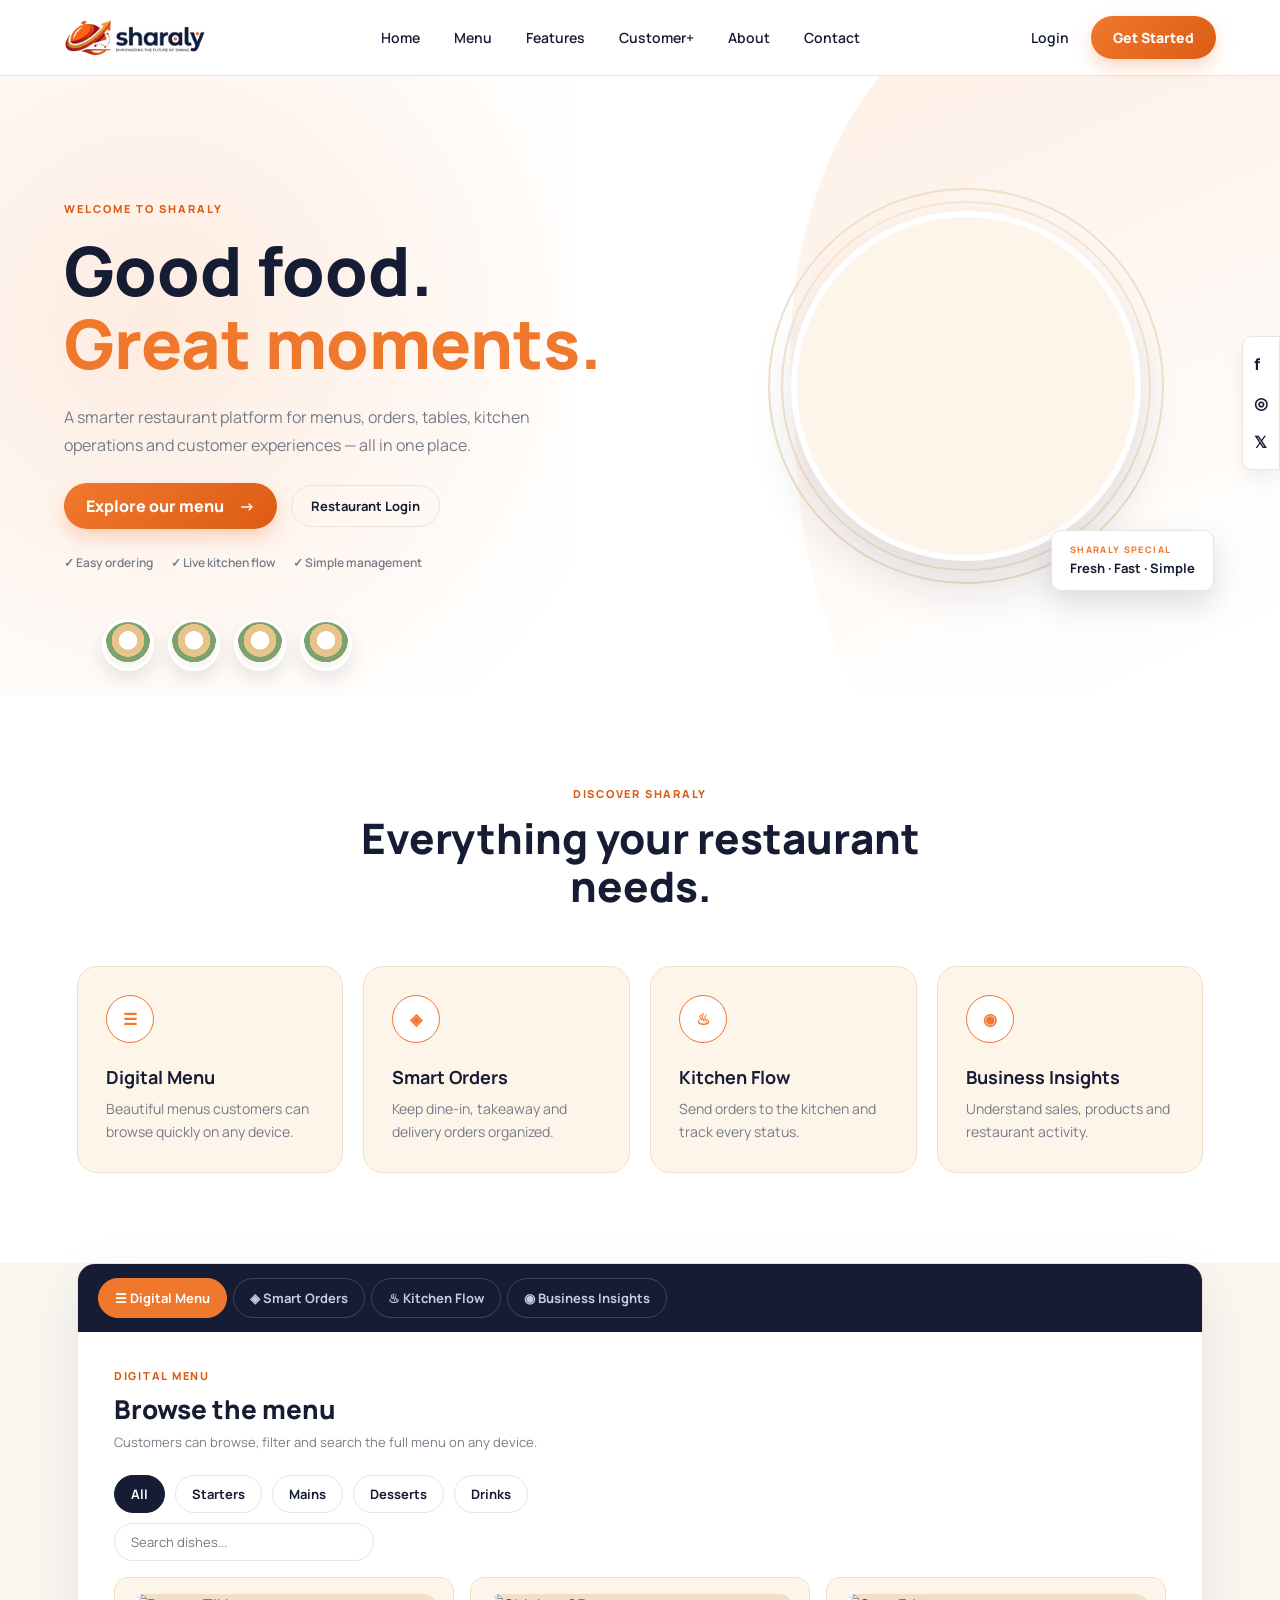
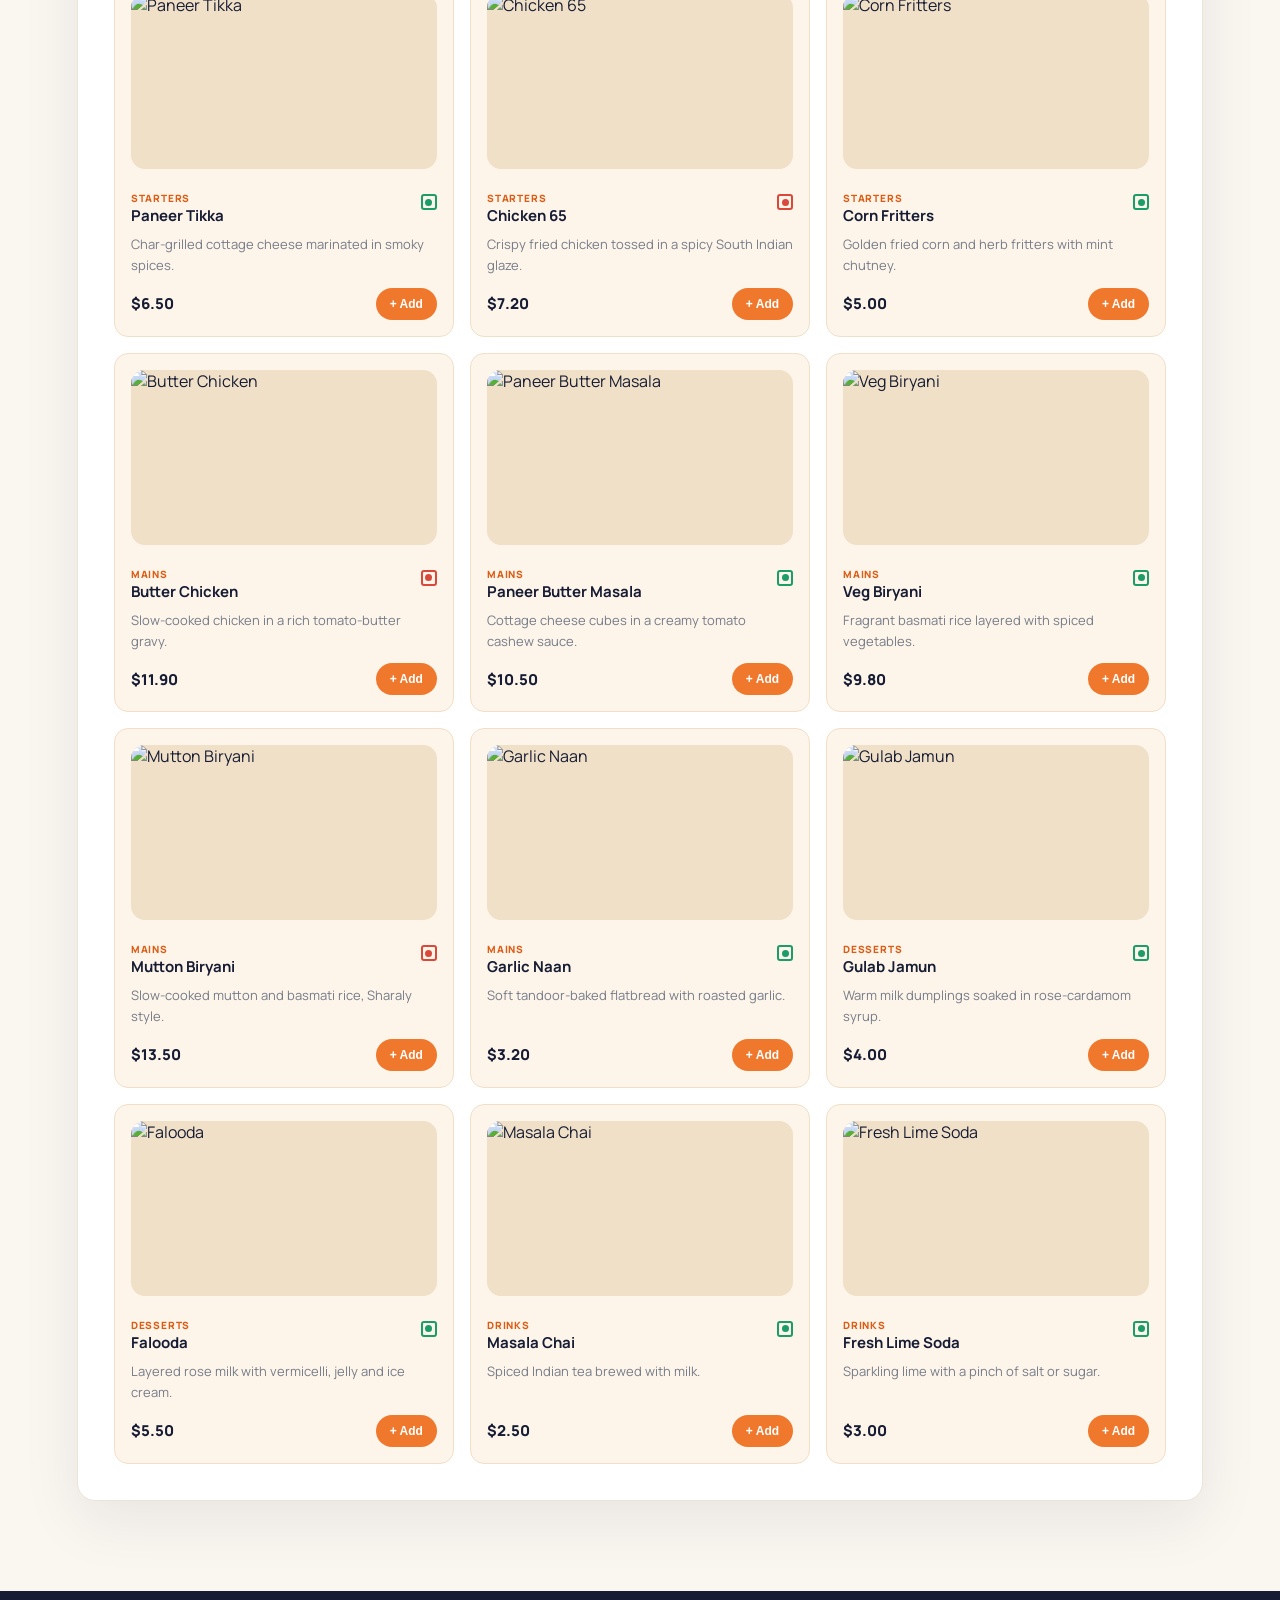
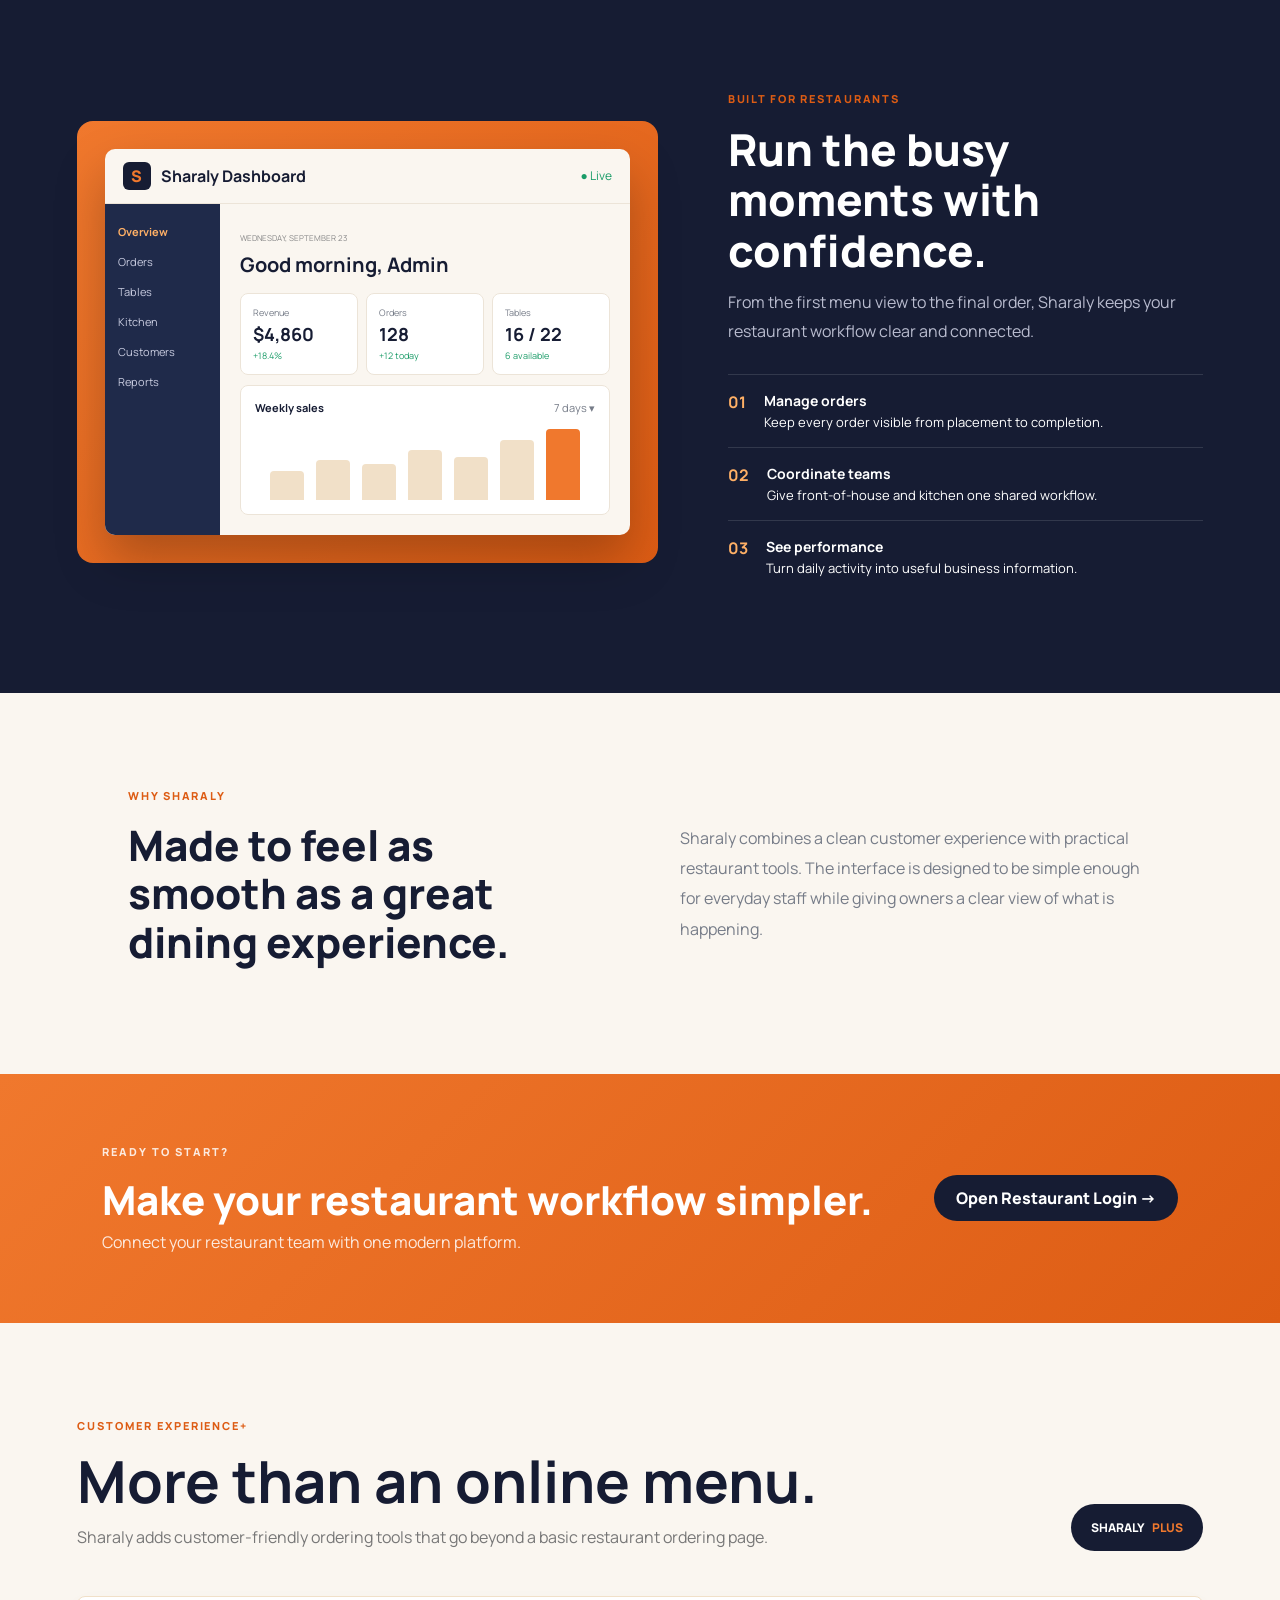
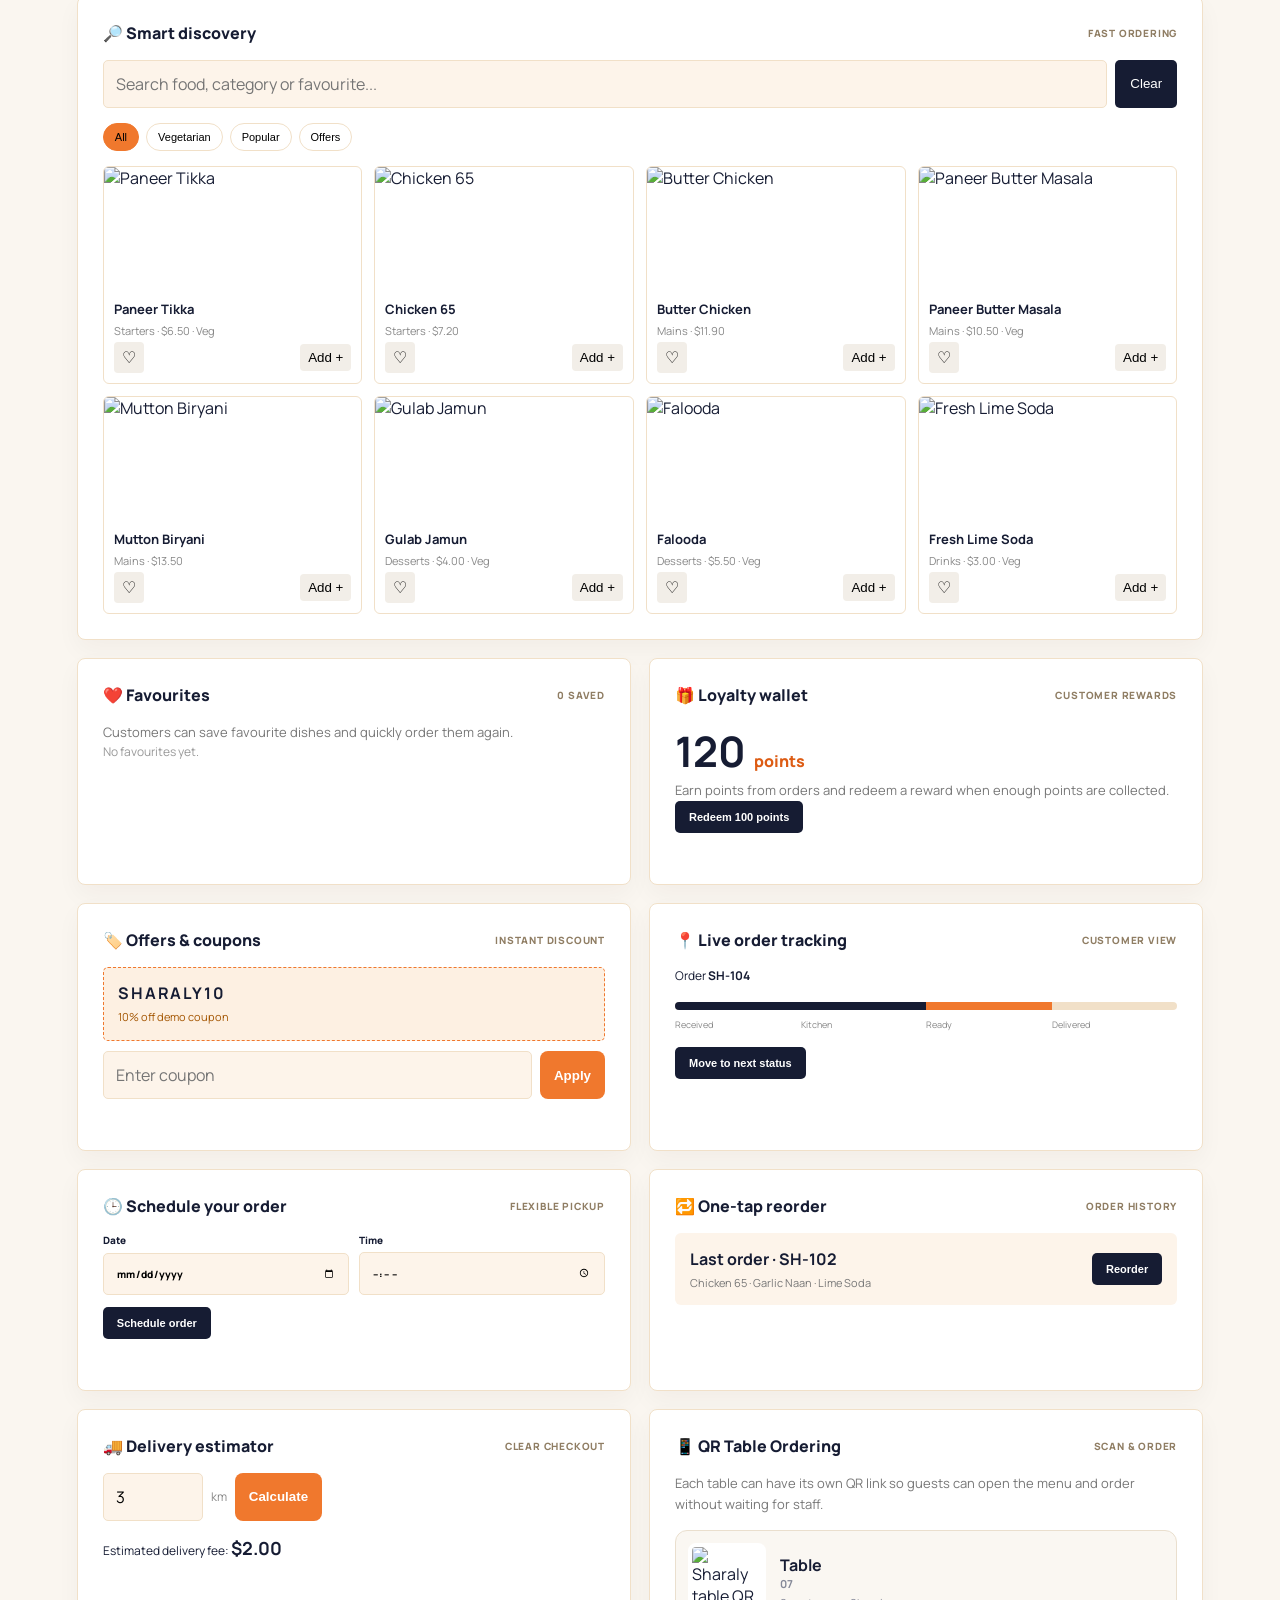
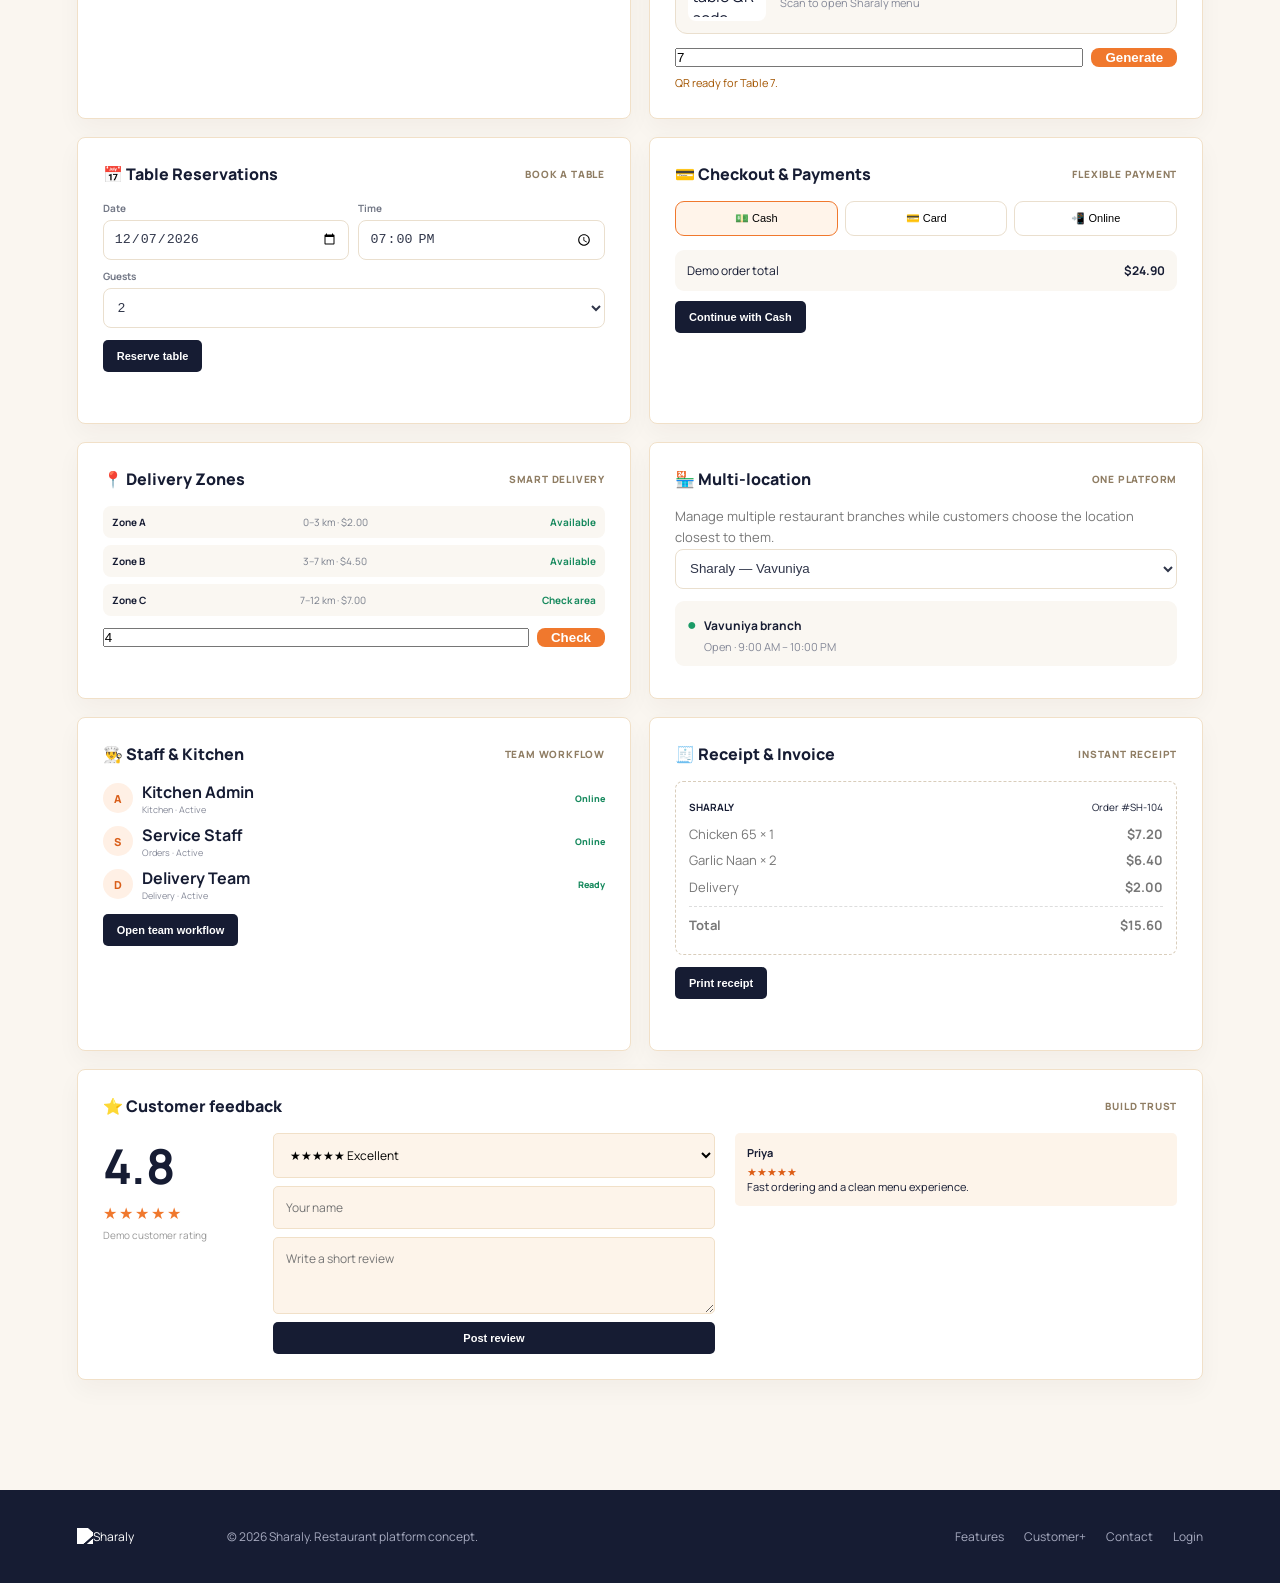
==== commit e67144dd: "Add files via upload" ====
--- a/index.html
+++ b/index.html
@@ -12,7 +12,7 @@
 </head>
 <body>
 <header class="topbar">
-  <a class="brand" href="#home"><img src="images/sharaly-logo.png" alt="Sharaly"></a>
+  <a class="brand" href="#home"><img src="sharaly-logo.png" alt="Sharaly Logo"></a>
   <nav>
     <a href="#home">Home</a><a href="#menu">Menu</a><a href="#features">Features</a><a href="#customer-hub">Customer+</a><a href="#about">About</a><a href="#contact">Contact</a>
   </nav>
